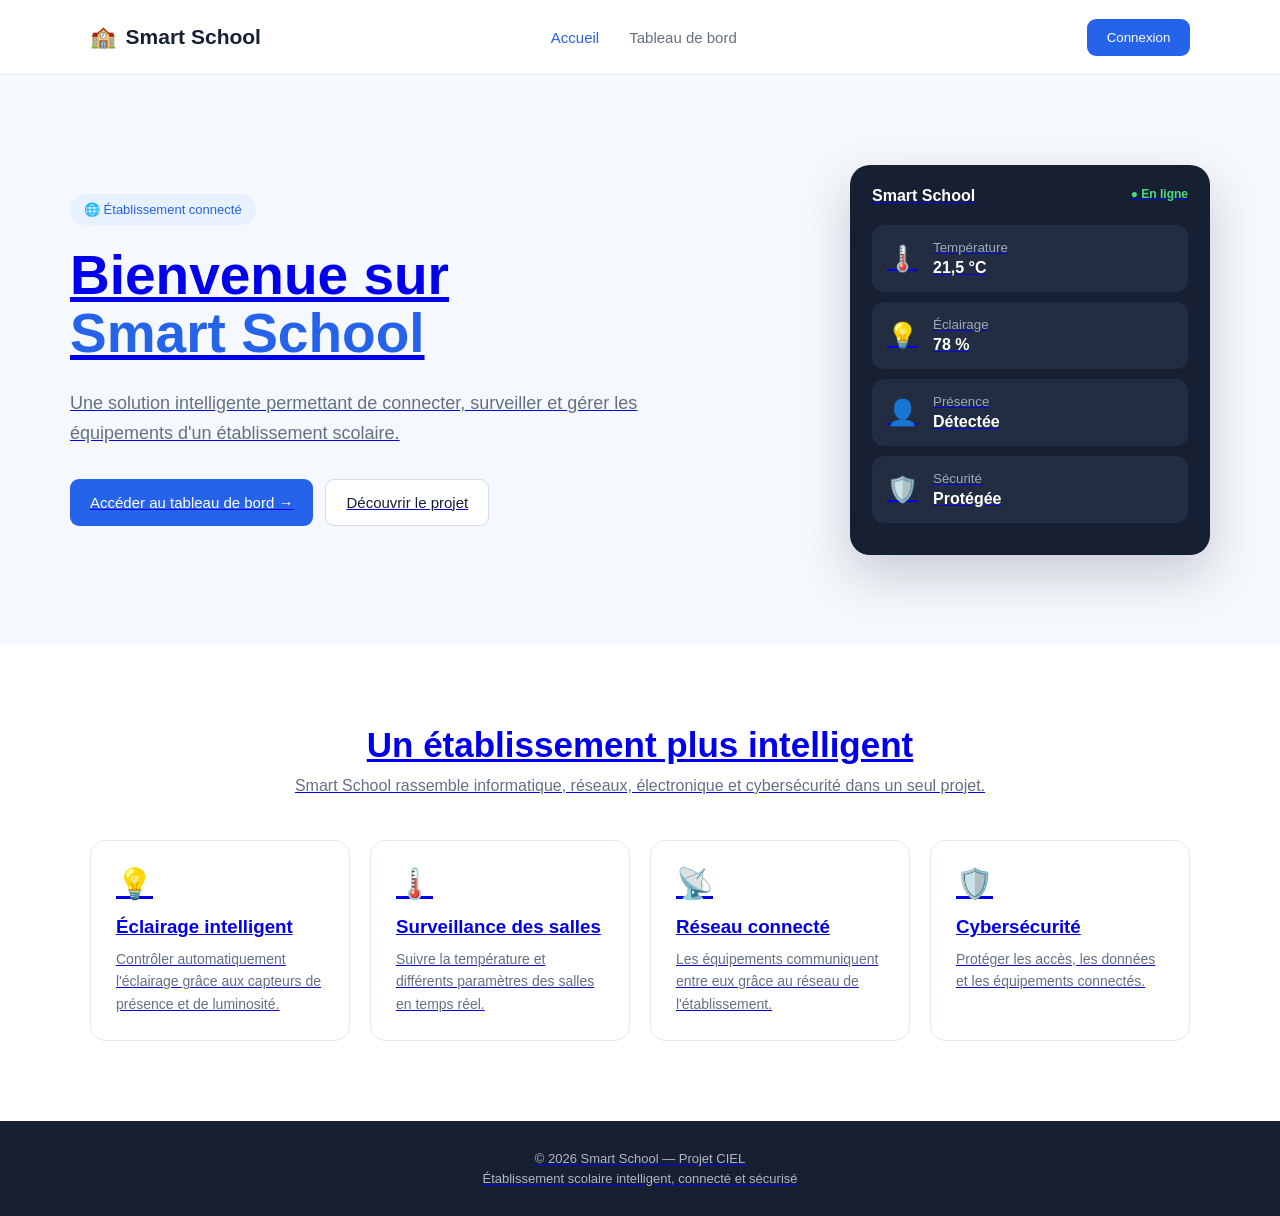
==== index.html @ b5bae108 "Fix link for alertes.html in navigation" ====
<!DOCTYPE html>
<html lang="fr">
<head>
    <meta charset="UTF-8">
    <meta name="viewport" content="width=device-width, initial-scale=1.0">
    <title>Smart School</title>
    <link rel="stylesheet" href="style.css">
</head>

<body>

    <!-- Barre de navigation -->
    <header class="navbar">
        <div class="logo">
            🏫 <span>Smart School</span>
        </div>

        <nav>
            <a href="index.html" class="active">Accueil</a>
            <a href="dashboard.html">Tableau de bord</a>
            <a href=">capteurs.html"</a>
            <a href=">alertes.html"</a>
        </nav>

        <button class="login-btn">Connexion</button>
    </header>


    <!-- Section principale -->
    <main>

        <section class="hero">
            <div class="hero-text">

                <span class="badge">🌐 Établissement connecté</span>

                <h1>
                    Bienvenue sur<br>
                    <strong>Smart School</strong>
                </h1>

                <p>
                    Une solution intelligente permettant de connecter,
                    surveiller et gérer les équipements d'un établissement scolaire.
                </p>

                <div class="buttons">
                    <button class="primary-btn">
                        Accéder au tableau de bord →
                    </button>

                    <button class="secondary-btn">
                        Découvrir le projet
                    </button>
                </div>

            </div>

            <!-- Aperçu du système -->
            <div class="dashboard-preview">

                <div class="preview-header">
                    <span>Smart School</span>
                    <span class="online">● En ligne</span>
                </div>

                <div class="preview-card">
                    <span>🌡️</span>
                    <div>
                        <small>Température</small>
                        <strong>21,5 °C</strong>
                    </div>
                </div>

                <div class="preview-card">
                    <span>💡</span>
                    <div>
                        <small>Éclairage</small>
                        <strong>78 %</strong>
                    </div>
                </div>

                <div class="preview-card">
                    <span>👤</span>
                    <div>
                        <small>Présence</small>
                        <strong>Détectée</strong>
                    </div>
                </div>

                <div class="preview-card">
                    <span>🛡️</span>
                    <div>
                        <small>Sécurité</small>
                        <strong>Protégée</strong>
                    </div>
                </div>

            </div>
        </section>


        <!-- Fonctionnalités -->
        <section class="features">

            <h2>Un établissement plus intelligent</h2>

            <p class="section-description">
                Smart School rassemble informatique, réseaux,
                électronique et cybersécurité dans un seul projet.
            </p>

            <div class="feature-grid">

                <article class="feature">
                    <div class="icon">💡</div>
                    <h3>Éclairage intelligent</h3>
                    <p>
                        Contrôler automatiquement l'éclairage
                        grâce aux capteurs de présence et de luminosité.
                    </p>
                </article>

                <article class="feature">
                    <div class="icon">🌡️</div>
                    <h3>Surveillance des salles</h3>
                    <p>
                        Suivre la température et différents paramètres
                        des salles en temps réel.
                    </p>
                </article>

                <article class="feature">
                    <div class="icon">📡</div>
                    <h3>Réseau connecté</h3>
                    <p>
                        Les équipements communiquent entre eux
                        grâce au réseau de l'établissement.
                    </p>
                </article>

                <article class="feature">
                    <div class="icon">🛡️</div>
                    <h3>Cybersécurité</h3>
                    <p>
                        Protéger les accès, les données et les
                        équipements connectés.
                    </p>
                </article>

            </div>

        </section>

    </main>


    <!-- Pied de page -->
    <footer>
        <p>© 2026 Smart School — Projet CIEL</p>
        <p>Établissement scolaire intelligent, connecté et sécurisé</p>
    </footer>


    <script src="script.js"></script>

</body>
</html>
---- style.css ----
* {
    margin: 0;
    padding: 0;
    box-sizing: border-box;
}

body {
    font-family: Arial, sans-serif;
    background: #f5f8fc;
    color: #172033;
}

/* NAVBAR */

.navbar {
    height: 75px;
    background: white;
    display: flex;
    align-items: center;
    justify-content: space-between;
    padding: 0 7%;
    border-bottom: 1px solid #e5eaf1;
}

.logo {
    display: flex;
    align-items: center;
    gap: 10px;
    font-size: 21px;
    font-weight: bold;
}

nav {
    display: flex;
    gap: 30px;
}

nav a {
    color: #647084;
    text-decoration: none;
    font-size: 15px;
}

nav a:hover,
nav a.active {
    color: #2563eb;
}

.login-btn {
    background: #2563eb;
    color: white;
    border: none;
    padding: 11px 20px;
    border-radius: 9px;
    cursor: pointer;
}


/* HERO */

.hero {
    max-width: 1200px;
    margin: auto;
    padding: 90px 30px;
    display: flex;
    align-items: center;
    justify-content: space-between;
    gap: 70px;
}

.hero-text {
    max-width: 580px;
}

.badge {
    display: inline-block;
    background: #e8f1ff;
    color: #2563eb;
    padding: 8px 14px;
    border-radius: 30px;
    font-size: 13px;
    margin-bottom: 22px;
}

h1 {
    font-size: 55px;
    line-height: 1.05;
    margin-bottom: 25px;
}

h1 strong {
    color: #2563eb;
}

.hero-text p {
    color: #647084;
    font-size: 18px;
    line-height: 1.7;
    margin-bottom: 30px;
}


/* BOUTONS */

.buttons {
    display: flex;
    gap: 12px;
}

.primary-btn,
.secondary-btn {
    padding: 14px 20px;
    border-radius: 9px;
    cursor: pointer;
    font-size: 15px;
}

.primary-btn {
    border: none;
    background: #2563eb;
    color: white;
}

.secondary-btn {
    border: 1px solid #d5dce7;
    background: white;
    color: #172033;
}


/* APERCU DASHBOARD */

.dashboard-preview {
    width: 360px;
    background: #172033;
    border-radius: 20px;
    padding: 22px;
    box-shadow: 0 20px 50px rgba(20, 30, 50, 0.2);
}

.preview-header {
    color: white;
    display: flex;
    justify-content: space-between;
    margin-bottom: 20px;
    font-weight: bold;
}

.online {
    color: #4ade80;
    font-size: 12px;
}

.preview-card {
    background: #222d42;
    border-radius: 12px;
    padding: 15px;
    margin-bottom: 10px;
    display: flex;
    align-items: center;
    gap: 15px;
    color: white;
}

.preview-card > span {
    font-size: 25px;
}

.preview-card small {
    display: block;
    color: #9ca9bd;
    margin-bottom: 4px;
}

.preview-card strong {
    font-size: 16px;
}


/* FEATURES */

.features {
    background: white;
    padding: 80px 7%;
    text-align: center;
}

.features h2 {
    font-size: 35px;
    margin-bottom: 12px;
}

.section-description {
    color: #647084;
    margin-bottom: 45px;
}

.feature-grid {
    max-width: 1100px;
    margin: auto;
    display: grid;
    grid-template-columns: repeat(4, 1fr);
    gap: 20px;
}

.feature {
    padding: 25px;
    border: 1px solid #e5eaf1;
    border-radius: 15px;
    text-align: left;
}

.icon {
    font-size: 30px;
    margin-bottom: 15px;
}

.feature h3 {
    margin-bottom: 10px;
}

.feature p {
    color: #647084;
    line-height: 1.6;
    font-size: 14px;
}


/* FOOTER */

footer {
    background: #172033;
    color: #aeb8c8;
    text-align: center;
    padding: 25px;
    font-size: 13px;
}

footer p {
    margin: 5px;
}


/* MOBILE */

@media (max-width: 900px) {

    nav {
        display: none;
    }

    .hero {
        flex-direction: column;
        text-align: center;
    }

    .buttons {
        justify-content: center;
        flex-wrap: wrap;
    }

    .feature-grid {
        grid-template-columns: 1fr 1fr;
    }
}

@media (max-width: 600px) {

    h1 {
        font-size: 40px;
    }

    .dashboard-preview {
        width: 100%;
    }

    .feature-grid {
        grid-template-columns: 1fr;
    }
}
/* =====================================================
   PAGE ALERTES - SMART SCHOOL
   ===================================================== */

.alert-stats {
    display: grid;
    grid-template-columns: repeat(3, 1fr);
    gap: 20px;
    margin-bottom: 30px;
}

.alert-stat-card {
    background: #ffffff;
    border-radius: 16px;
    padding: 22px;
    display: flex;
    align-items: center;
    gap: 18px;
    box-shadow: 0 5px 20px rgba(0, 0, 0, 0.06);
    border-left: 5px solid;
}

.alert-stat-card.critical {
    border-color: #ef4444;
}

.alert-stat-card.warning {
    border-color: #f59e0b;
}

.alert-stat-card.resolved {
    border-color: #22c55e;
}

.alert-stat-card .stat-icon {
    font-size: 30px;
}

.alert-stat-card strong {
    display: block;
    font-size: 28px;
    color: #1e293b;
}

.alert-stat-card span {
    color: #64748b;
    font-size: 14px;
}


/* =====================================================
   CONTENEUR DES ALERTES
   ===================================================== */

.alerts-container {
    background: #ffffff;
    border-radius: 18px;
    padding: 25px;
    box-shadow: 0 5px 20px rgba(0, 0, 0, 0.05);
}

.alerts-header {
    display: flex;
    justify-content: space-between;
    align-items: flex-start;
    gap: 20px;
    margin-bottom: 25px;
}

.alerts-header h2 {
    margin: 0 0 6px;
    color: #1e293b;
}

.alerts-header p {
    margin: 0;
    color: #64748b;
}


/* =====================================================
   FILTRES
   ===================================================== */

.alert-filters {
    display: flex;
    gap: 8px;
    flex-wrap: wrap;
}

.filter-btn {
    border: none;
    background: #f1f5f9;
    color: #475569;
    padding: 9px 15px;
    border-radius: 9px;
    cursor: pointer;
    font-weight: 600;
    transition: 0.2s;
}

.filter-btn:hover {
    background: #e2e8f0;
}

.filter-btn.active {
    background: #2563eb;
    color: white;
}


/* =====================================================
   CARTE D'ALERTE
   ===================================================== */

.alert-card {
    display: flex;
    gap: 18px;
    padding: 20px;
    margin-bottom: 15px;
    border-radius: 14px;
    background: #f8fafc;
    border-left: 5px solid;
    transition: 0.2s;
}

.alert-card:hover {
    transform: translateY(-2px);
    box-shadow: 0 5px 15px rgba(0, 0, 0, 0.06);
}

.alert-card:last-child {
    margin-bottom: 0;
}

.alert-card.critical {
    border-color: #ef4444;
}

.alert-card.warning {
    border-color: #f59e0b;
}

.alert-card.resolved {
    border-color: #22c55e;
    opacity: 0.8;
}


/* =====================================================
   ICÔNE
   ===================================================== */

.alert-icon {
    font-size: 27px;
    padding-top: 3px;
}


/* =====================================================
   CONTENU
   ===================================================== */

.alert-body {
    flex: 1;
}

.alert-title {
    display: flex;
    justify-content: space-between;
    align-items: flex-start;
    gap: 20px;
}

.alert-title h3 {
    margin: 7px 0 8px;
    font-size: 18px;
    color: #1e293b;
}

.alert-title time {
    color: #64748b;
    font-size: 13px;
    white-space: nowrap;
}

.alert-body p {
    margin: 0 0 15px;
    color: #475569;
    line-height: 1.5;
}


/* =====================================================
   BADGES
   ===================================================== */

.alert-badge {
    display: inline-block;
    padding: 5px 9px;
    border-radius: 6px;
    font-size: 10px;
    font-weight: 800;
    letter-spacing: 0.4px;
}

.alert-badge.critical {
    background: #fee2e2;
    color: #b91c1c;
}

.alert-badge.warning {
    background: #fef3c7;
    color: #b45309;
}

.alert-badge.resolved {
    background: #dcfce7;
    color: #15803d;
}


/* =====================================================
   INFORMATIONS
   ===================================================== */

.alert-details {
    display: flex;
    flex-wrap: wrap;
    gap: 18px;
    margin-bottom: 15px;
}

.alert-details span {
    color: #64748b;
    font-size: 13px;
}


/* =====================================================
   BOUTON RÉSOUDRE
   ===================================================== */

.resolve-btn {
    border: none;
    background: #22c55e;
    color: white;
    padding: 9px 14px;
    border-radius: 8px;
    font-size: 13px;
    font-weight: 600;
    cursor: pointer;
    transition: 0.2s;
}

.resolve-btn:hover {
    background: #16a34a;
    transform: translateY(-1px);
}


/* =====================================================
   STATUT DU SYSTÈME
   ===================================================== */

.status-online {
    display: flex;
    align-items: center;
    gap: 8px;
    background: #ecfdf5;
    color: #15803d;
    padding: 9px 14px;
    border-radius: 10px;
    font-size: 13px;
    font-weight: 600;
}

.status-online span {
    width: 9px;
    height: 9px;
    background: #22c55e;
    border-radius: 50%;
    display: inline-block;
}


/* =====================================================
   RESPONSIVE
   ===================================================== */

@media (max-width: 900px) {

    .alert-stats {
        grid-template-columns: 1fr;
    }

    .alerts-header {
        flex-direction: column;
    }

}

@media (max-width: 600px) {

    .alert-title {
        flex-direction: column;
    }

    .alert-title time {
        white-space: normal;
    }

    .alert-details {
        flex-direction: column;
        gap: 7px;
    }

}
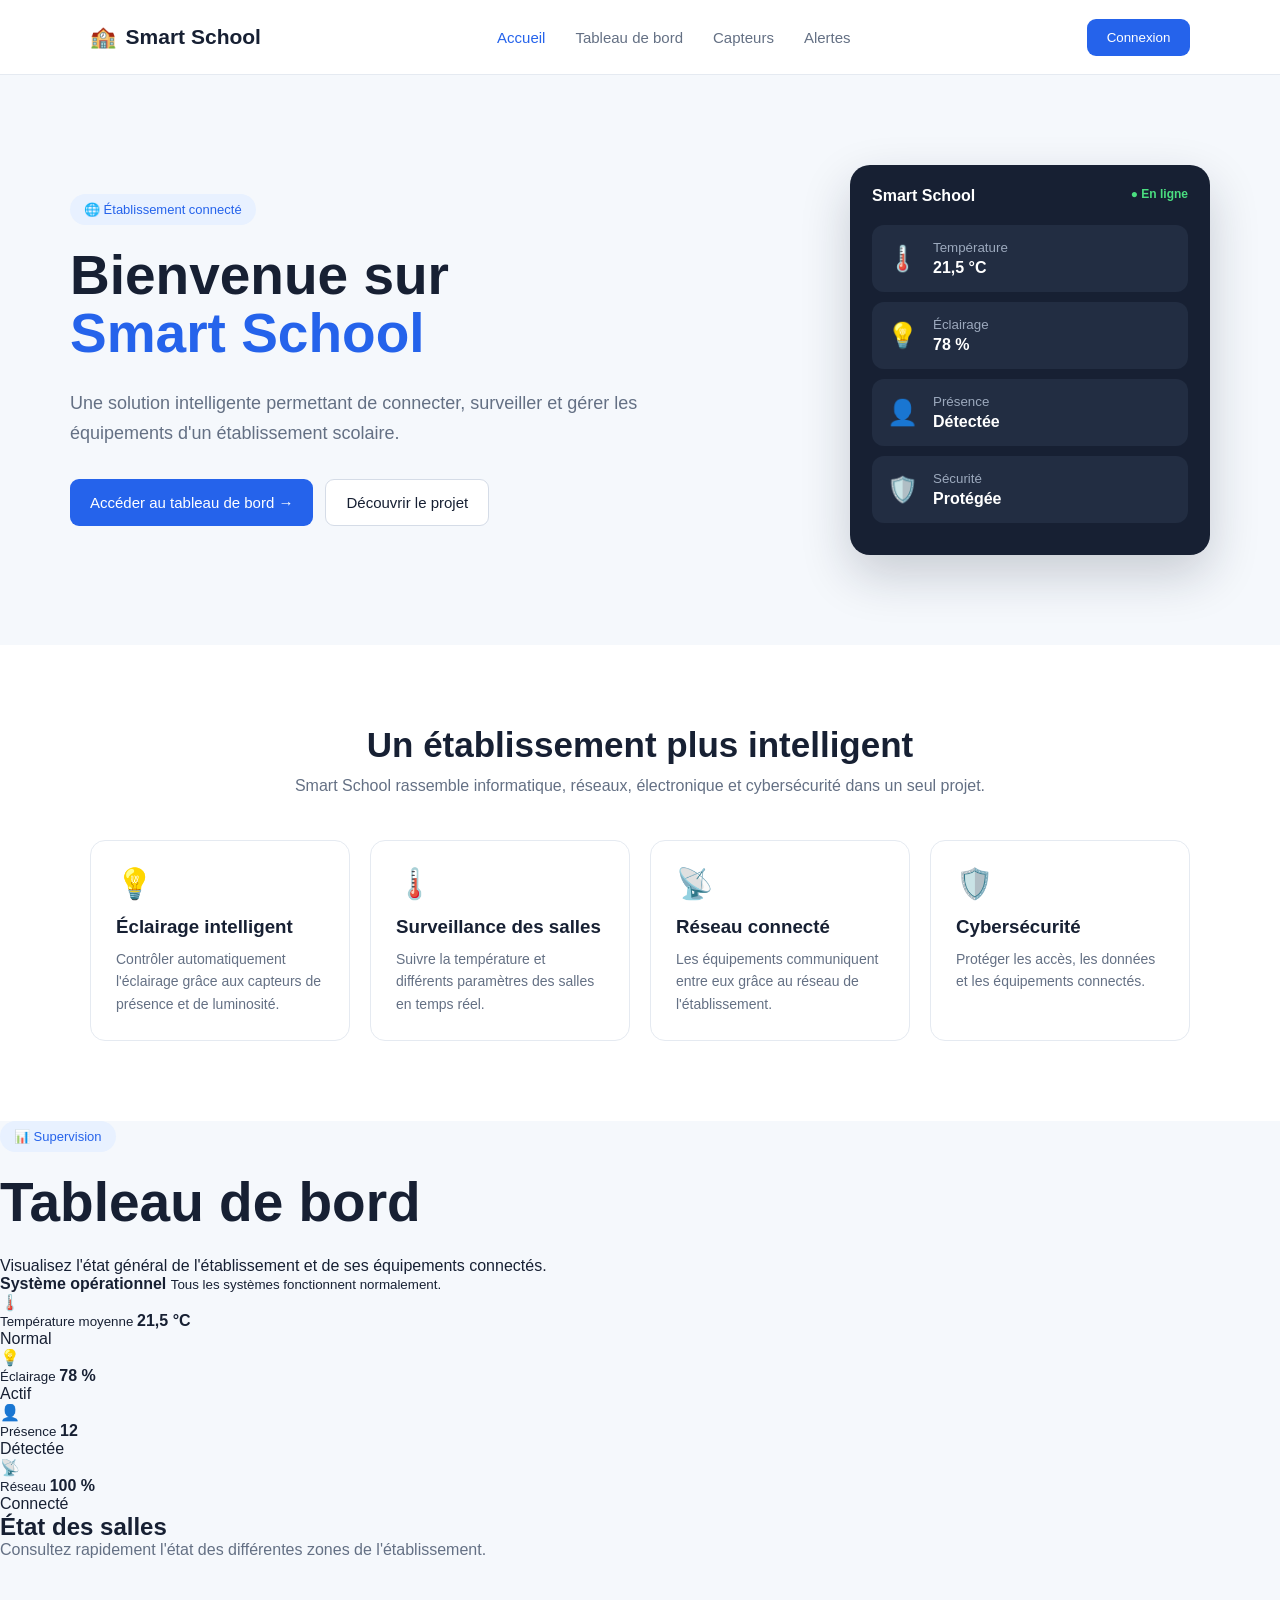
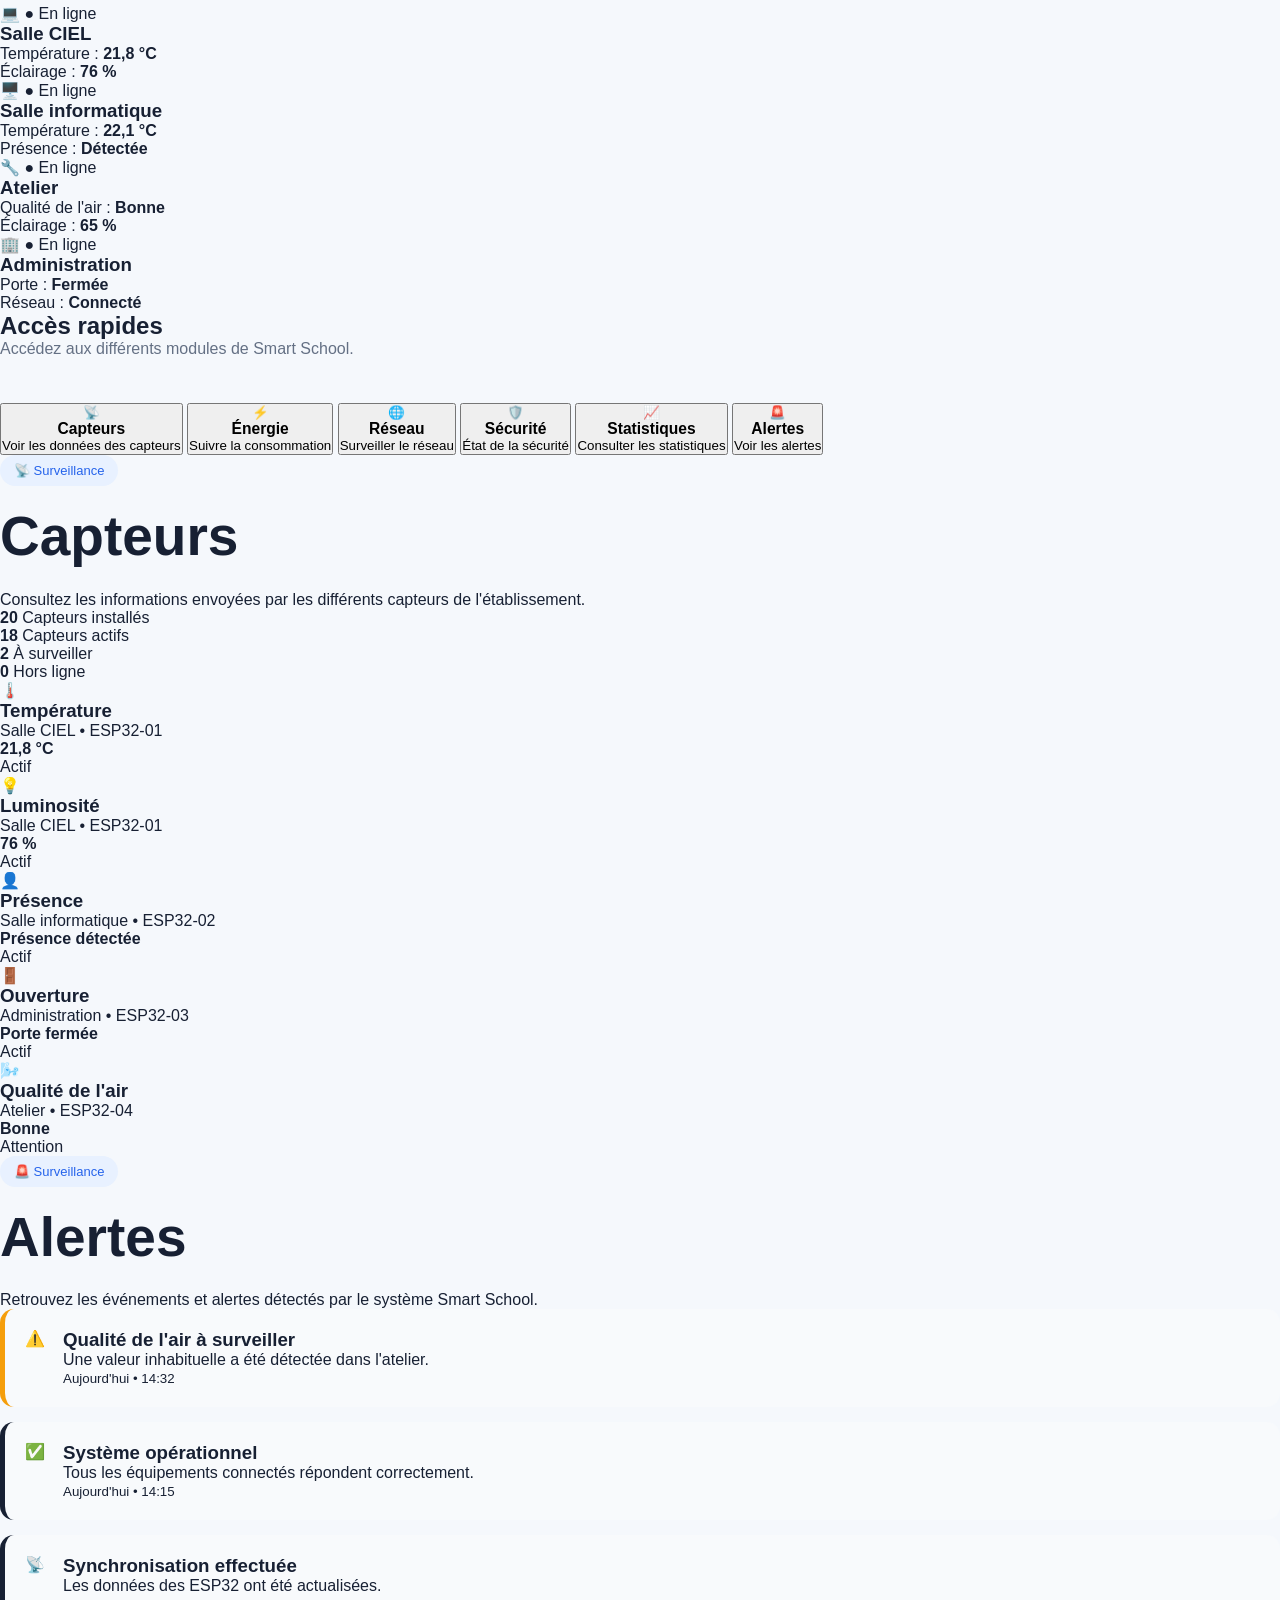
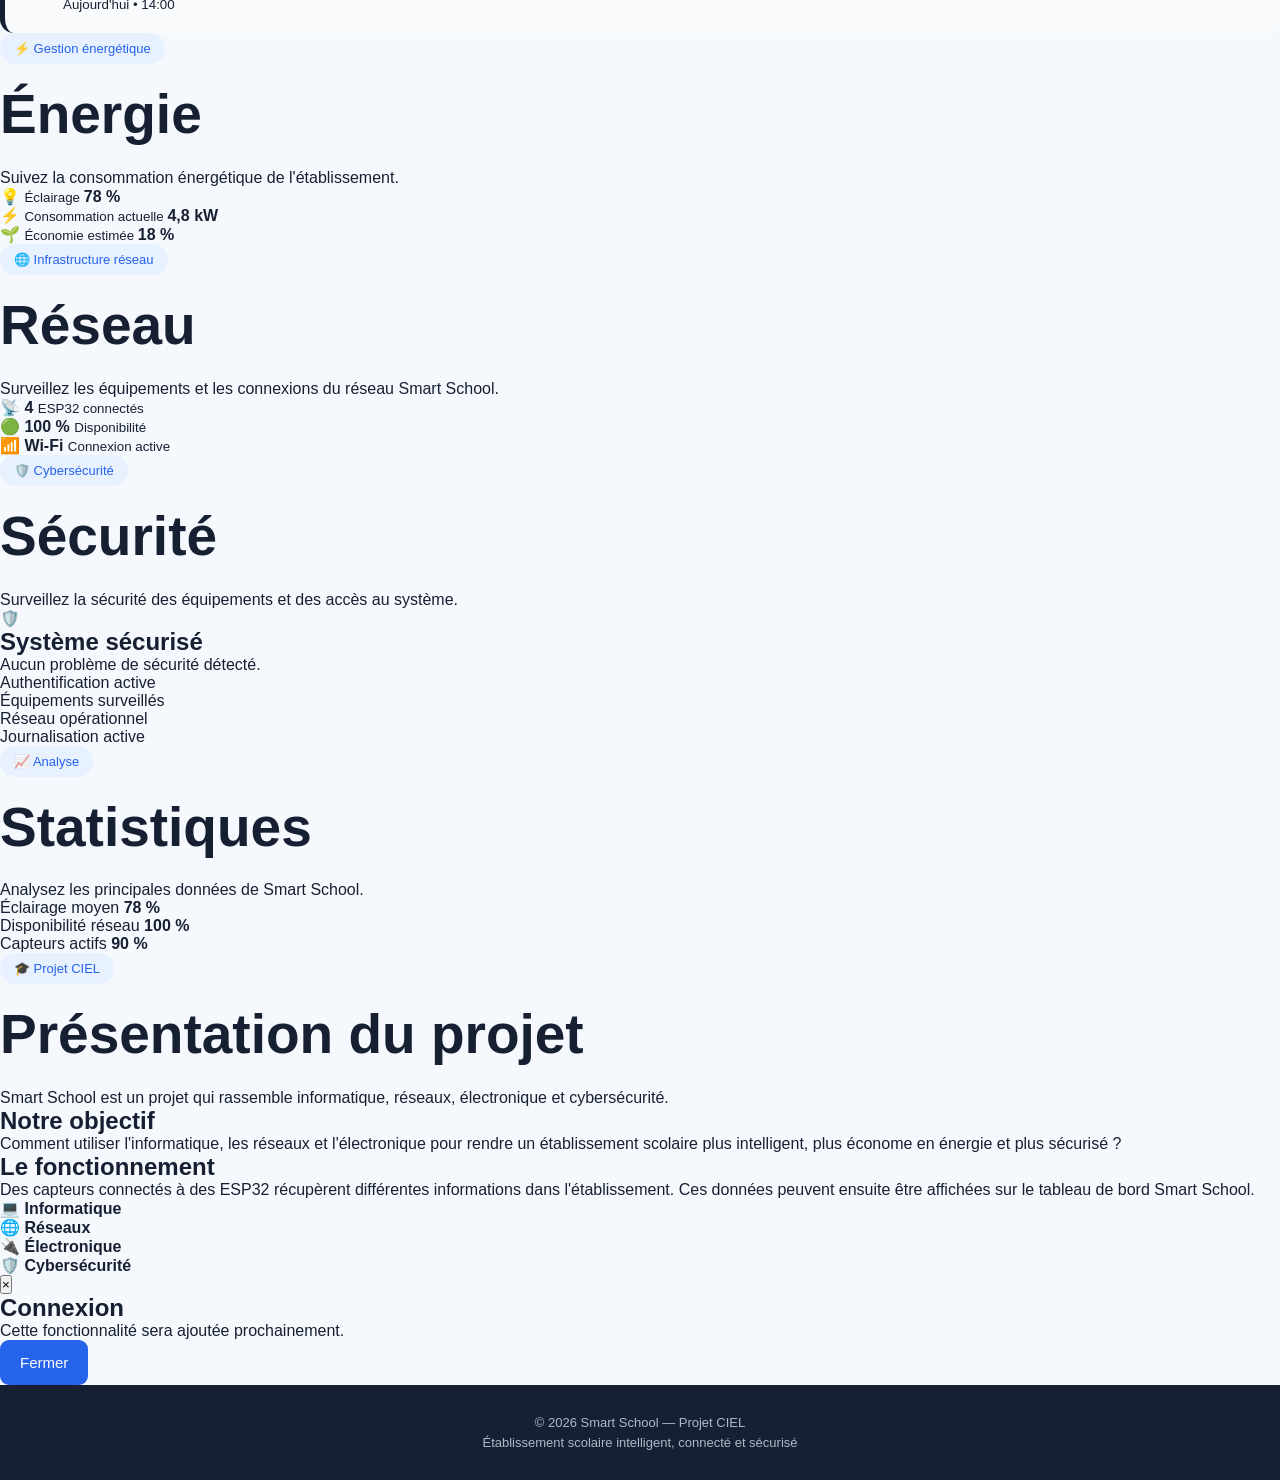
==== commit e7d5e252: "Update index.html" ====
--- a/index.html
+++ b/index.html
@@ -1,164 +1,1348 @@
 <!DOCTYPE html>
 <html lang="fr">
+
 <head>
     <meta charset="UTF-8">
     <meta name="viewport" content="width=device-width, initial-scale=1.0">
+
     <title>Smart School</title>
+
     <link rel="stylesheet" href="style.css">
 </head>
 
 <body>
 
-    <!-- Barre de navigation -->
+    <!-- ================================
+         BARRE DE NAVIGATION
+    ================================= -->
+
     <header class="navbar">
+
         <div class="logo">
             🏫 <span>Smart School</span>
         </div>
 
         <nav>
-            <a href="index.html" class="active">Accueil</a>
-            <a href="dashboard.html">Tableau de bord</a>
-            <a href=">capteurs.html"</a>
-            <a href=">alertes.html"</a>
+            <a href="#accueil" class="nav-link active">Accueil</a>
+            <a href="#dashboard" class="nav-link">Tableau de bord</a>
+            <a href="#capteurs" class="nav-link">Capteurs</a>
+            <a href="#alertes" class="nav-link">Alertes</a>
         </nav>
 
-        <button class="login-btn">Connexion</button>
+        <button class="login-btn" onclick="afficherConnexion()">
+            Connexion
+        </button>
+
     </header>
 
 
-    <!-- Section principale -->
+    <!-- ================================
+         CONTENU PRINCIPAL
+    ================================= -->
+
     <main>
 
-        <section class="hero">
-            <div class="hero-text">
-
-                <span class="badge">🌐 Établissement connecté</span>
+
+        <!-- =================================
+             ACCUEIL
+        ================================== -->
+
+        <section id="accueil" class="page-section active-section">
+
+            <section class="hero">
+
+                <div class="hero-text">
+
+                    <span class="badge">
+                        🌐 Établissement connecté
+                    </span>
+
+                    <h1>
+                        Bienvenue sur<br>
+                        <strong>Smart School</strong>
+                    </h1>
+
+                    <p>
+                        Une solution intelligente permettant de connecter,
+                        surveiller et gérer les équipements d'un établissement scolaire.
+                    </p>
+
+                    <div class="buttons">
+
+                        <button
+                            class="primary-btn"
+                            onclick="afficherSection('dashboard')">
+                            Accéder au tableau de bord →
+                        </button>
+
+                        <button
+                            class="secondary-btn"
+                            onclick="afficherSection('presentation')">
+                            Découvrir le projet
+                        </button>
+
+                    </div>
+
+                </div>
+
+
+                <!-- Aperçu du système -->
+
+                <div class="dashboard-preview">
+
+                    <div class="preview-header">
+
+                        <span>
+                            Smart School
+                        </span>
+
+                        <span class="online">
+                            ● En ligne
+                        </span>
+
+                    </div>
+
+
+                    <div class="preview-card">
+
+                        <span>🌡️</span>
+
+                        <div>
+                            <small>Température</small>
+                            <strong id="accueilTemperature">
+                                21,5 °C
+                            </strong>
+                        </div>
+
+                    </div>
+
+
+                    <div class="preview-card">
+
+                        <span>💡</span>
+
+                        <div>
+                            <small>Éclairage</small>
+                            <strong id="accueilEclairage">
+                                78 %
+                            </strong>
+                        </div>
+
+                    </div>
+
+
+                    <div class="preview-card">
+
+                        <span>👤</span>
+
+                        <div>
+                            <small>Présence</small>
+                            <strong>
+                                Détectée
+                            </strong>
+                        </div>
+
+                    </div>
+
+
+                    <div class="preview-card">
+
+                        <span>🛡️</span>
+
+                        <div>
+                            <small>Sécurité</small>
+                            <strong>
+                                Protégée
+                            </strong>
+                        </div>
+
+                    </div>
+
+                </div>
+
+            </section>
+
+
+            <!-- Fonctionnalités -->
+
+            <section class="features">
+
+                <h2>
+                    Un établissement plus intelligent
+                </h2>
+
+                <p class="section-description">
+                    Smart School rassemble informatique, réseaux,
+                    électronique et cybersécurité dans un seul projet.
+                </p>
+
+
+                <div class="feature-grid">
+
+                    <article class="feature">
+
+                        <div class="icon">
+                            💡
+                        </div>
+
+                        <h3>
+                            Éclairage intelligent
+                        </h3>
+
+                        <p>
+                            Contrôler automatiquement l'éclairage
+                            grâce aux capteurs de présence et de luminosité.
+                        </p>
+
+                    </article>
+
+
+                    <article class="feature">
+
+                        <div class="icon">
+                            🌡️
+                        </div>
+
+                        <h3>
+                            Surveillance des salles
+                        </h3>
+
+                        <p>
+                            Suivre la température et différents paramètres
+                            des salles en temps réel.
+                        </p>
+
+                    </article>
+
+
+                    <article class="feature">
+
+                        <div class="icon">
+                            📡
+                        </div>
+
+                        <h3>
+                            Réseau connecté
+                        </h3>
+
+                        <p>
+                            Les équipements communiquent entre eux
+                            grâce au réseau de l'établissement.
+                        </p>
+
+                    </article>
+
+
+                    <article class="feature">
+
+                        <div class="icon">
+                            🛡️
+                        </div>
+
+                        <h3>
+                            Cybersécurité
+                        </h3>
+
+                        <p>
+                            Protéger les accès, les données et les
+                            équipements connectés.
+                        </p>
+
+                    </article>
+
+                </div>
+
+            </section>
+
+        </section>
+
+
+        <!-- =================================
+             TABLEAU DE BORD
+        ================================== -->
+
+        <section id="dashboard" class="page-section">
+
+            <div class="page-header">
+
+                <span class="badge">
+                    📊 Supervision
+                </span>
 
                 <h1>
-                    Bienvenue sur<br>
-                    <strong>Smart School</strong>
+                    Tableau de bord
                 </h1>
 
                 <p>
-                    Une solution intelligente permettant de connecter,
-                    surveiller et gérer les équipements d'un établissement scolaire.
+                    Visualisez l'état général de l'établissement
+                    et de ses équipements connectés.
                 </p>
 
-                <div class="buttons">
-                    <button class="primary-btn">
-                        Accéder au tableau de bord →
+            </div>
+
+
+            <div class="system-status">
+
+                <span class="status-dot"></span>
+
+                <div>
+                    <strong>
+                        Système opérationnel
+                    </strong>
+
+                    <small>
+                        Tous les systèmes fonctionnent normalement.
+                    </small>
+                </div>
+
+            </div>
+
+
+            <!-- Cartes -->
+
+            <div class="dashboard-cards">
+
+                <article class="dashboard-card">
+
+                    <div class="card-icon">
+                        🌡️
+                    </div>
+
+                    <div>
+                        <small>
+                            Température moyenne
+                        </small>
+
+                        <strong id="temperature">
+                            21,5 °C
+                        </strong>
+                    </div>
+
+                    <span class="card-status">
+                        Normal
+                    </span>
+
+                </article>
+
+
+                <article class="dashboard-card">
+
+                    <div class="card-icon">
+                        💡
+                    </div>
+
+                    <div>
+                        <small>
+                            Éclairage
+                        </small>
+
+                        <strong id="eclairage">
+                            78 %
+                        </strong>
+                    </div>
+
+                    <span class="card-status">
+                        Actif
+                    </span>
+
+                </article>
+
+
+                <article class="dashboard-card">
+
+                    <div class="card-icon">
+                        👤
+                    </div>
+
+                    <div>
+                        <small>
+                            Présence
+                        </small>
+
+                        <strong id="presence">
+                            12
+                        </strong>
+                    </div>
+
+                    <span class="card-status">
+                        Détectée
+                    </span>
+
+                </article>
+
+
+                <article class="dashboard-card">
+
+                    <div class="card-icon">
+                        📡
+                    </div>
+
+                    <div>
+                        <small>
+                            Réseau
+                        </small>
+
+                        <strong id="reseau">
+                            100 %
+                        </strong>
+                    </div>
+
+                    <span class="card-status">
+                        Connecté
+                    </span>
+
+                </article>
+
+            </div>
+
+
+            <!-- Salles -->
+
+            <div class="content-section">
+
+                <h2>
+                    État des salles
+                </h2>
+
+                <p class="section-description">
+                    Consultez rapidement l'état des différentes zones
+                    de l'établissement.
+                </p>
+
+
+                <div class="rooms-grid">
+
+                    <article class="room-card">
+
+                        <div class="room-top">
+                            <span class="room-icon">
+                                💻
+                            </span>
+
+                            <span class="room-online">
+                                ● En ligne
+                            </span>
+                        </div>
+
+                        <h3>
+                            Salle CIEL
+                        </h3>
+
+                        <p>
+                            Température :
+                            <strong>21,8 °C</strong>
+                        </p>
+
+                        <p>
+                            Éclairage :
+                            <strong>76 %</strong>
+                        </p>
+
+                    </article>
+
+
+                    <article class="room-card">
+
+                        <div class="room-top">
+                            <span class="room-icon">
+                                🖥️
+                            </span>
+
+                            <span class="room-online">
+                                ● En ligne
+                            </span>
+                        </div>
+
+                        <h3>
+                            Salle informatique
+                        </h3>
+
+                        <p>
+                            Température :
+                            <strong>22,1 °C</strong>
+                        </p>
+
+                        <p>
+                            Présence :
+                            <strong>Détectée</strong>
+                        </p>
+
+                    </article>
+
+
+                    <article class="room-card">
+
+                        <div class="room-top">
+                            <span class="room-icon">
+                                🔧
+                            </span>
+
+                            <span class="room-online">
+                                ● En ligne
+                            </span>
+                        </div>
+
+                        <h3>
+                            Atelier
+                        </h3>
+
+                        <p>
+                            Qualité de l'air :
+                            <strong>Bonne</strong>
+                        </p>
+
+                        <p>
+                            Éclairage :
+                            <strong>65 %</strong>
+                        </p>
+
+                    </article>
+
+
+                    <article class="room-card">
+
+                        <div class="room-top">
+                            <span class="room-icon">
+                                🏢
+                            </span>
+
+                            <span class="room-online">
+                                ● En ligne
+                            </span>
+                        </div>
+
+                        <h3>
+                            Administration
+                        </h3>
+
+                        <p>
+                            Porte :
+                            <strong>Fermée</strong>
+                        </p>
+
+                        <p>
+                            Réseau :
+                            <strong>Connecté</strong>
+                        </p>
+
+                    </article>
+
+                </div>
+
+            </div>
+
+
+            <!-- Accès rapides -->
+
+            <div class="content-section">
+
+                <h2>
+                    Accès rapides
+                </h2>
+
+                <p class="section-description">
+                    Accédez aux différents modules de Smart School.
+                </p>
+
+
+                <div class="quick-grid">
+
+                    <button
+                        class="quick-card"
+                        onclick="afficherSection('capteurs')">
+
+                        <span>📡</span>
+
+                        <div>
+                            <h3>Capteurs</h3>
+                            <p>
+                                Voir les données des capteurs
+                            </p>
+                        </div>
+
                     </button>
 
-                    <button class="secondary-btn">
-                        Découvrir le projet
+
+                    <button
+                        class="quick-card"
+                        onclick="afficherSection('energie')">
+
+                        <span>⚡</span>
+
+                        <div>
+                            <h3>Énergie</h3>
+                            <p>
+                                Suivre la consommation
+                            </p>
+                        </div>
+
                     </button>
+
+
+                    <button
+                        class="quick-card"
+                        onclick="afficherSection('reseau')">
+
+                        <span>🌐</span>
+
+                        <div>
+                            <h3>Réseau</h3>
+                            <p>
+                                Surveiller le réseau
+                            </p>
+                        </div>
+
+                    </button>
+
+
+                    <button
+                        class="quick-card"
+                        onclick="afficherSection('securite')">
+
+                        <span>🛡️</span>
+
+                        <div>
+                            <h3>Sécurité</h3>
+                            <p>
+                                État de la sécurité
+                            </p>
+                        </div>
+
+                    </button>
+
+
+                    <button
+                        class="quick-card"
+                        onclick="afficherSection('statistiques')">
+
+                        <span>📈</span>
+
+                        <div>
+                            <h3>Statistiques</h3>
+                            <p>
+                                Consulter les statistiques
+                            </p>
+                        </div>
+
+                    </button>
+
+
+                    <button
+                        class="quick-card"
+                        onclick="afficherSection('alertes')">
+
+                        <span>🚨</span>
+
+                        <div>
+                            <h3>Alertes</h3>
+                            <p>
+                                Voir les alertes
+                            </p>
+                        </div>
+
+                    </button>
+
                 </div>
 
             </div>
 
-            <!-- Aperçu du système -->
-            <div class="dashboard-preview">
-
-                <div class="preview-header">
-                    <span>Smart School</span>
-                    <span class="online">● En ligne</span>
+        </section>
+
+
+        <!-- =================================
+             CAPTEURS
+        ================================== -->
+
+        <section id="capteurs" class="page-section">
+
+            <div class="page-header">
+
+                <span class="badge">
+                    📡 Surveillance
+                </span>
+
+                <h1>
+                    Capteurs
+                </h1>
+
+                <p>
+                    Consultez les informations envoyées par les
+                    différents capteurs de l'établissement.
+                </p>
+
+            </div>
+
+
+            <div class="sensor-summary">
+
+                <article>
+                    <strong>20</strong>
+                    <span>Capteurs installés</span>
+                </article>
+
+                <article>
+                    <strong>18</strong>
+                    <span>Capteurs actifs</span>
+                </article>
+
+                <article>
+                    <strong>2</strong>
+                    <span>À surveiller</span>
+                </article>
+
+                <article>
+                    <strong>0</strong>
+                    <span>Hors ligne</span>
+                </article>
+
+            </div>
+
+
+            <div class="sensor-grid">
+
+                <article class="sensor-card">
+
+                    <span class="sensor-icon">
+                        🌡️
+                    </span>
+
+                    <div>
+                        <h3>
+                            Température
+                        </h3>
+
+                        <p>
+                            Salle CIEL • ESP32-01
+                        </p>
+
+                        <strong id="capteurTemperature">
+                            21,8 °C
+                        </strong>
+                    </div>
+
+                    <span class="sensor-active">
+                        Actif
+                    </span>
+
+                </article>
+
+
+                <article class="sensor-card">
+
+                    <span class="sensor-icon">
+                        💡
+                    </span>
+
+                    <div>
+                        <h3>
+                            Luminosité
+                        </h3>
+
+                        <p>
+                            Salle CIEL • ESP32-01
+                        </p>
+
+                        <strong id="luminosite">
+                            76 %
+                        </strong>
+                    </div>
+
+                    <span class="sensor-active">
+                        Actif
+                    </span>
+
+                </article>
+
+
+                <article class="sensor-card">
+
+                    <span class="sensor-icon">
+                        👤
+                    </span>
+
+                    <div>
+                        <h3>
+                            Présence
+                        </h3>
+
+                        <p>
+                            Salle informatique • ESP32-02
+                        </p>
+
+                        <strong>
+                            Présence détectée
+                        </strong>
+                    </div>
+
+                    <span class="sensor-active">
+                        Actif
+                    </span>
+
+                </article>
+
+
+                <article class="sensor-card">
+
+                    <span class="sensor-icon">
+                        🚪
+                    </span>
+
+                    <div>
+                        <h3>
+                            Ouverture
+                        </h3>
+
+                        <p>
+                            Administration • ESP32-03
+                        </p>
+
+                        <strong>
+                            Porte fermée
+                        </strong>
+                    </div>
+
+                    <span class="sensor-active">
+                        Actif
+                    </span>
+
+                </article>
+
+
+                <article class="sensor-card">
+
+                    <span class="sensor-icon">
+                        🌬️
+                    </span>
+
+                    <div>
+                        <h3>
+                            Qualité de l'air
+                        </h3>
+
+                        <p>
+                            Atelier • ESP32-04
+                        </p>
+
+                        <strong>
+                            Bonne
+                        </strong>
+                    </div>
+
+                    <span class="sensor-warning">
+                        Attention
+                    </span>
+
+                </article>
+
+            </div>
+
+        </section>
+
+
+        <!-- =================================
+             ALERTES
+        ================================== -->
+
+        <section id="alertes" class="page-section">
+
+            <div class="page-header">
+
+                <span class="badge">
+                    🚨 Surveillance
+                </span>
+
+                <h1>
+                    Alertes
+                </h1>
+
+                <p>
+                    Retrouvez les événements et alertes détectés
+                    par le système Smart School.
+                </p>
+
+            </div>
+
+
+            <div class="alerts-list">
+
+                <article class="alert-card warning">
+
+                    <span>
+                        ⚠️
+                    </span>
+
+                    <div>
+                        <h3>
+                            Qualité de l'air à surveiller
+                        </h3>
+
+                        <p>
+                            Une valeur inhabituelle a été détectée
+                            dans l'atelier.
+                        </p>
+
+                        <small>
+                            Aujourd'hui • 14:32
+                        </small>
+                    </div>
+
+                </article>
+
+
+                <article class="alert-card success">
+
+                    <span>
+                        ✅
+                    </span>
+
+                    <div>
+                        <h3>
+                            Système opérationnel
+                        </h3>
+
+                        <p>
+                            Tous les équipements connectés répondent
+                            correctement.
+                        </p>
+
+                        <small>
+                            Aujourd'hui • 14:15
+                        </small>
+                    </div>
+
+                </article>
+
+
+                <article class="alert-card info">
+
+                    <span>
+                        📡
+                    </span>
+
+                    <div>
+                        <h3>
+                            Synchronisation effectuée
+                        </h3>
+
+                        <p>
+                            Les données des ESP32 ont été actualisées.
+                        </p>
+
+                        <small>
+                            Aujourd'hui • 14:00
+                        </small>
+                    </div>
+
+                </article>
+
+            </div>
+
+        </section>
+
+
+        <!-- =================================
+             ÉNERGIE
+        ================================== -->
+
+        <section id="energie" class="page-section">
+
+            <div class="page-header">
+
+                <span class="badge">
+                    ⚡ Gestion énergétique
+                </span>
+
+                <h1>
+                    Énergie
+                </h1>
+
+                <p>
+                    Suivez la consommation énergétique de
+                    l'établissement.
+                </p>
+
+            </div>
+
+
+            <div class="energy-grid">
+
+                <article class="energy-card">
+
+                    <span>
+                        💡
+                    </span>
+
+                    <small>
+                        Éclairage
+                    </small>
+
+                    <strong>
+                        78 %
+                    </strong>
+
+                </article>
+
+
+                <article class="energy-card">
+
+                    <span>
+                        ⚡
+                    </span>
+
+                    <small>
+                        Consommation actuelle
+                    </small>
+
+                    <strong>
+                        4,8 kW
+                    </strong>
+
+                </article>
+
+
+                <article class="energy-card">
+
+                    <span>
+                        🌱
+                    </span>
+
+                    <small>
+                        Économie estimée
+                    </small>
+
+                    <strong>
+                        18 %
+                    </strong>
+
+                </article>
+
+            </div>
+
+        </section>
+
+
+        <!-- =================================
+             RÉSEAU
+        ================================== -->
+
+        <section id="reseau" class="page-section">
+
+            <div class="page-header">
+
+                <span class="badge">
+                    🌐 Infrastructure réseau
+                </span>
+
+                <h1>
+                    Réseau
+                </h1>
+
+                <p>
+                    Surveillez les équipements et les connexions
+                    du réseau Smart School.
+                </p>
+
+            </div>
+
+
+            <div class="network-grid">
+
+                <article class="network-card">
+                    <span>📡</span>
+                    <strong>4</strong>
+                    <small>ESP32 connectés</small>
+                </article>
+
+                <article class="network-card">
+                    <span>🟢</span>
+                    <strong>100 %</strong>
+                    <small>Disponibilité</small>
+                </article>
+
+                <article class="network-card">
+                    <span>📶</span>
+                    <strong>Wi-Fi</strong>
+                    <small>Connexion active</small>
+                </article>
+
+            </div>
+
+        </section>
+
+
+        <!-- =================================
+             SÉCURITÉ
+        ================================== -->
+
+        <section id="securite" class="page-section">
+
+            <div class="page-header">
+
+                <span class="badge">
+                    🛡️ Cybersécurité
+                </span>
+
+                <h1>
+                    Sécurité
+                </h1>
+
+                <p>
+                    Surveillez la sécurité des équipements et
+                    des accès au système.
+                </p>
+
+            </div>
+
+
+            <div class="security-card">
+
+                <span class="security-icon">
+                    🛡️
+                </span>
+
+                <div>
+
+                    <h2>
+                        Système sécurisé
+                    </h2>
+
+                    <p>
+                        Aucun problème de sécurité détecté.
+                    </p>
+
+                    <ul>
+                        <li>Authentification active</li>
+                        <li>Équipements surveillés</li>
+                        <li>Réseau opérationnel</li>
+                        <li>Journalisation active</li>
+                    </ul>
+
                 </div>
 
-                <div class="preview-card">
-                    <span>🌡️</span>
-                    <div>
-                        <small>Température</small>
-                        <strong>21,5 °C</strong>
-                    </div>
+            </div>
+
+        </section>
+
+
+        <!-- =================================
+             STATISTIQUES
+        ================================== -->
+
+        <section id="statistiques" class="page-section">
+
+            <div class="page-header">
+
+                <span class="badge">
+                    📈 Analyse
+                </span>
+
+                <h1>
+                    Statistiques
+                </h1>
+
+                <p>
+                    Analysez les principales données de
+                    Smart School.
+                </p>
+
+            </div>
+
+
+            <div class="statistics-list">
+
+                <div class="statistic">
+
+                    <div>
+                        <span>
+                            Éclairage moyen
+                        </span>
+
+                        <strong>
+                            78 %
+                        </strong>
+                    </div>
+
+                    <div class="progress">
+                        <div style="width: 78%;"></div>
+                    </div>
+
                 </div>
 
-                <div class="preview-card">
-                    <span>💡</span>
-                    <div>
-                        <small>Éclairage</small>
-                        <strong>78 %</strong>
-                    </div>
+
+                <div class="statistic">
+
+                    <div>
+                        <span>
+                            Disponibilité réseau
+                        </span>
+
+                        <strong>
+                            100 %
+                        </strong>
+                    </div>
+
+                    <div class="progress">
+                        <div style="width: 100%;"></div>
+                    </div>
+
                 </div>
 
-                <div class="preview-card">
-                    <span>👤</span>
-                    <div>
-                        <small>Présence</small>
-                        <strong>Détectée</strong>
-                    </div>
+
+                <div class="statistic">
+
+                    <div>
+                        <span>
+                            Capteurs actifs
+                        </span>
+
+                        <strong>
+                            90 %
+                        </strong>
+                    </div>
+
+                    <div class="progress">
+                        <div style="width: 90%;"></div>
+                    </div>
+
                 </div>
 
-                <div class="preview-card">
-                    <span>🛡️</span>
-                    <div>
-                        <small>Sécurité</small>
-                        <strong>Protégée</strong>
-                    </div>
+            </div>
+
+        </section>
+
+
+        <!-- =================================
+             PRÉSENTATION DU PROJET
+        ================================== -->
+
+        <section id="presentation" class="page-section">
+
+            <div class="page-header">
+
+                <span class="badge">
+                    🎓 Projet CIEL
+                </span>
+
+                <h1>
+                    Présentation du projet
+                </h1>
+
+                <p>
+                    Smart School est un projet qui rassemble
+                    informatique, réseaux, électronique et
+                    cybersécurité.
+                </p>
+
+            </div>
+
+
+            <div class="presentation-card">
+
+                <h2>
+                    Notre objectif
+                </h2>
+
+                <p>
+                    Comment utiliser l'informatique, les réseaux
+                    et l'électronique pour rendre un établissement
+                    scolaire plus intelligent, plus économe en
+                    énergie et plus sécurisé ?
+                </p>
+
+
+                <h2>
+                    Le fonctionnement
+                </h2>
+
+                <p>
+                    Des capteurs connectés à des ESP32 récupèrent
+                    différentes informations dans l'établissement.
+                    Ces données peuvent ensuite être affichées
+                    sur le tableau de bord Smart School.
+                </p>
+
+
+                <div class="project-grid">
+
+                    <div>
+                        💻
+                        <strong>Informatique</strong>
+                    </div>
+
+                    <div>
+                        🌐
+                        <strong>Réseaux</strong>
+                    </div>
+
+                    <div>
+                        🔌
+                        <strong>Électronique</strong>
+                    </div>
+
+                    <div>
+                        🛡️
+                        <strong>Cybersécurité</strong>
+                    </div>
+
                 </div>
 
             </div>
+
         </section>
 
-
-        <!-- Fonctionnalités -->
-        <section class="features">
-
-            <h2>Un établissement plus intelligent</h2>
-
-            <p class="section-description">
-                Smart School rassemble informatique, réseaux,
-                électronique et cybersécurité dans un seul projet.
+    </main>
+
+
+    <!-- ================================
+         FENÊTRE CONNEXION
+    ================================= -->
+
+    <div
+        id="connexion"
+        class="modal">
+
+        <div class="modal-content">
+
+            <button
+                class="close-modal"
+                onclick="fermerConnexion()">
+                ×
+            </button>
+
+            <h2>
+                Connexion
+            </h2>
+
+            <p>
+                Cette fonctionnalité sera ajoutée
+                prochainement.
             </p>
 
-            <div class="feature-grid">
-
-                <article class="feature">
-                    <div class="icon">💡</div>
-                    <h3>Éclairage intelligent</h3>
-                    <p>
-                        Contrôler automatiquement l'éclairage
-                        grâce aux capteurs de présence et de luminosité.
-                    </p>
-                </article>
-
-                <article class="feature">
-                    <div class="icon">🌡️</div>
-                    <h3>Surveillance des salles</h3>
-                    <p>
-                        Suivre la température et différents paramètres
-                        des salles en temps réel.
-                    </p>
-                </article>
-
-                <article class="feature">
-                    <div class="icon">📡</div>
-                    <h3>Réseau connecté</h3>
-                    <p>
-                        Les équipements communiquent entre eux
-                        grâce au réseau de l'établissement.
-                    </p>
-                </article>
-
-                <article class="feature">
-                    <div class="icon">🛡️</div>
-                    <h3>Cybersécurité</h3>
-                    <p>
-                        Protéger les accès, les données et les
-                        équipements connectés.
-                    </p>
-                </article>
-
-            </div>
-
-        </section>
-
-    </main>
-
-
-    <!-- Pied de page -->
+            <button
+                class="primary-btn"
+                onclick="fermerConnexion()">
+                Fermer
+            </button>
+
+        </div>
+
+    </div>
+
+
+    <!-- ================================
+         PIED DE PAGE
+    ================================= -->
+
     <footer>
-        <p>© 2026 Smart School — Projet CIEL</p>
-        <p>Établissement scolaire intelligent, connecté et sécurisé</p>
+
+        <p>
+            © 2026 Smart School — Projet CIEL
+        </p>
+
+        <p>
+            Établissement scolaire intelligent, connecté et sécurisé
+        </p>
+
     </footer>
 
 
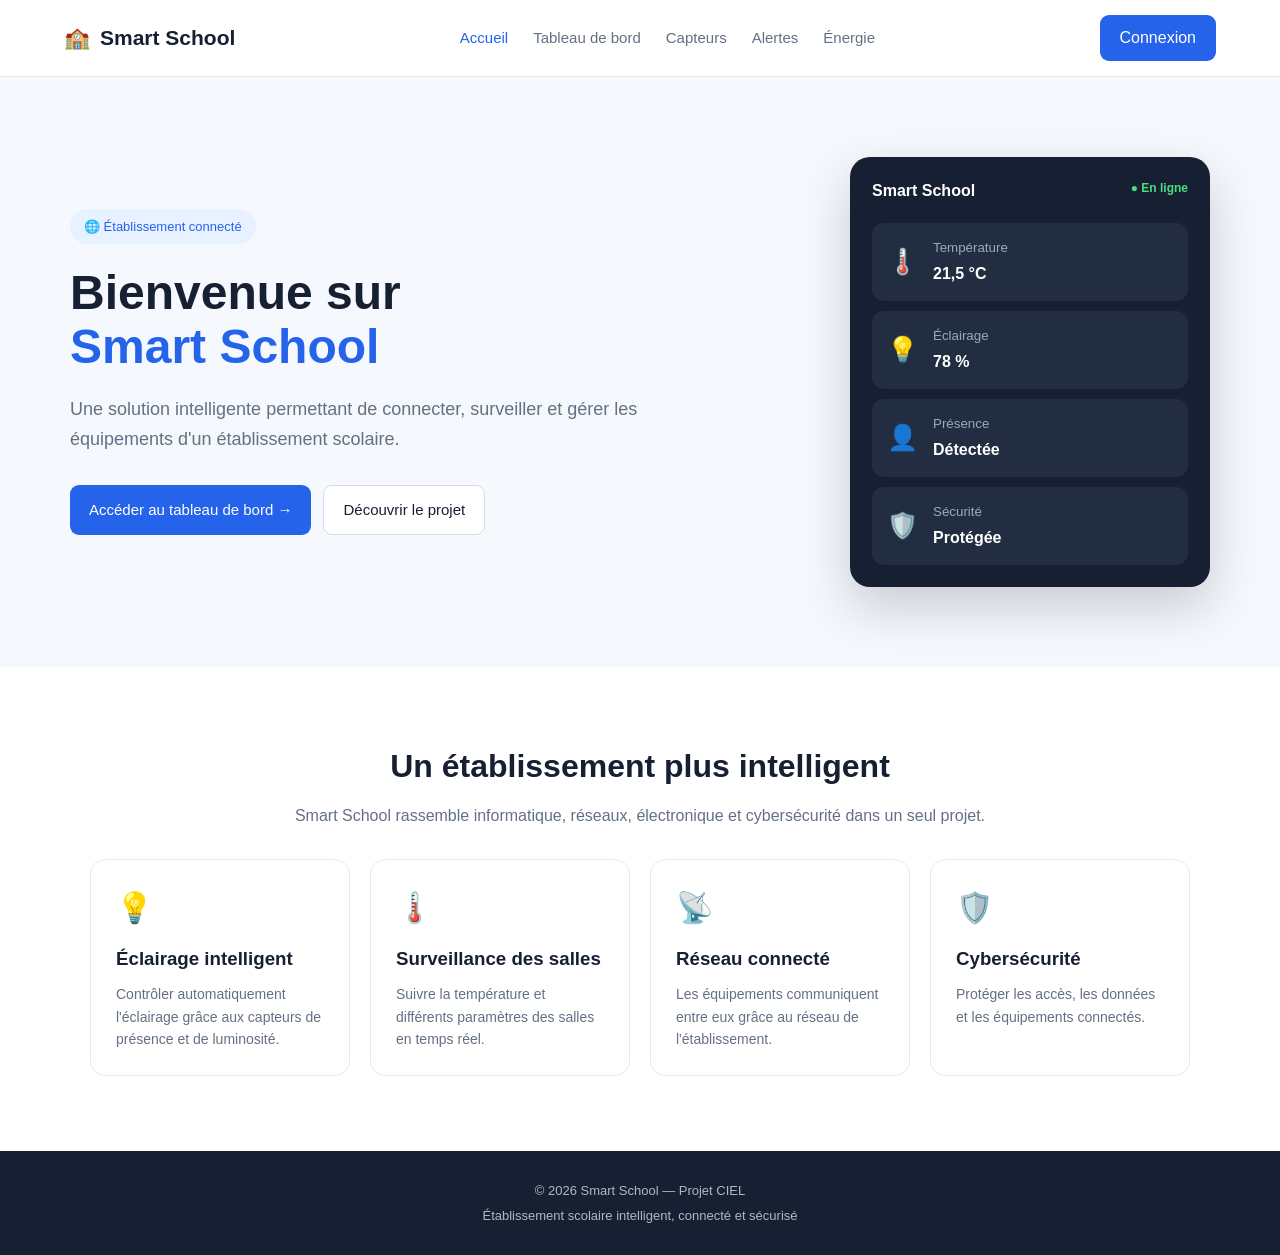
==== commit 00fadff0: "Add link to Énergie page in navigation" ====
--- a/index.html
+++ b/index.html
@@ -27,6 +27,7 @@
             <a href="#dashboard" class="nav-link">Tableau de bord</a>
             <a href="#capteurs" class="nav-link">Capteurs</a>
             <a href="#alertes" class="nav-link">Alertes</a>
+            <a href="energie.html">Énergie</a>
         </nav>
 
         <button class="login-btn" onclick="afficherConnexion()">
--- a/style.css
+++ b/style.css
@@ -1,25 +1,62 @@
+
+/* ==========================================
+   SMART SCHOOL — STYLE GENERAL
+   Projet CIEL
+========================================== */
+
 * {
     margin: 0;
     padding: 0;
     box-sizing: border-box;
 }
 
+html {
+    scroll-behavior: smooth;
+}
+
 body {
     font-family: Arial, sans-serif;
     background: #f5f8fc;
     color: #172033;
-}
-
-/* NAVBAR */
+    line-height: 1.5;
+}
+
+button,
+input,
+select {
+    font: inherit;
+}
+
+button {
+    cursor: pointer;
+}
+
+button:focus-visible,
+a:focus-visible {
+    outline: 3px solid #93c5fd;
+    outline-offset: 3px;
+}
+
+a {
+    -webkit-tap-highlight-color: transparent;
+}
+
+/* ==========================================
+   BARRE DE NAVIGATION
+========================================== */
 
 .navbar {
-    height: 75px;
+    min-height: 75px;
     background: white;
     display: flex;
     align-items: center;
     justify-content: space-between;
-    padding: 0 7%;
+    gap: 25px;
+    padding: 15px 5%;
     border-bottom: 1px solid #e5eaf1;
+    position: sticky;
+    top: 0;
+    z-index: 100;
 }
 
 .logo {
@@ -28,17 +65,21 @@
     gap: 10px;
     font-size: 21px;
     font-weight: bold;
+    white-space: nowrap;
 }
 
 nav {
     display: flex;
-    gap: 30px;
+    align-items: center;
+    justify-content: center;
+    gap: 25px;
 }
 
 nav a {
     color: #647084;
     text-decoration: none;
     font-size: 15px;
+    transition: color 0.2s;
 }
 
 nav a:hover,
@@ -47,28 +88,49 @@
 }
 
 .login-btn {
+    flex-shrink: 0;
     background: #2563eb;
     color: white;
     border: none;
     padding: 11px 20px;
     border-radius: 9px;
-    cursor: pointer;
-}
-
-
-/* HERO */
+    transition: background 0.2s;
+}
+
+.login-btn:hover,
+.primary-btn:hover {
+    background: #1d4ed8;
+}
+
+/* ==========================================
+   NAVIGATION ENTRE LES SECTIONS
+========================================== */
+
+.page-section {
+    display: none;
+    min-height: 60vh;
+}
+
+.page-section.active-section {
+    display: block;
+}
+
+/* ==========================================
+   ACCUEIL — HERO
+========================================== */
 
 .hero {
     max-width: 1200px;
     margin: auto;
-    padding: 90px 30px;
+    padding: 80px 30px;
     display: flex;
     align-items: center;
     justify-content: space-between;
-    gap: 70px;
+    gap: 60px;
 }
 
 .hero-text {
+    flex: 1;
     max-width: 580px;
 }
 
@@ -83,9 +145,9 @@
 }
 
 h1 {
-    font-size: 55px;
-    line-height: 1.05;
-    margin-bottom: 25px;
+    font-size: 48px;
+    line-height: 1.12;
+    margin-bottom: 20px;
 }
 
 h1 strong {
@@ -99,20 +161,22 @@
     margin-bottom: 30px;
 }
 
-
-/* BOUTONS */
+/* ==========================================
+   BOUTONS
+========================================== */
 
 .buttons {
     display: flex;
+    flex-wrap: wrap;
     gap: 12px;
 }
 
 .primary-btn,
 .secondary-btn {
-    padding: 14px 20px;
+    padding: 13px 19px;
     border-radius: 9px;
-    cursor: pointer;
     font-size: 15px;
+    transition: background 0.2s, transform 0.2s;
 }
 
 .primary-btn {
@@ -127,11 +191,23 @@
     color: #172033;
 }
 
-
-/* APERCU DASHBOARD */
+.secondary-btn:hover {
+    background: #f1f5f9;
+}
+
+.primary-btn:hover,
+.secondary-btn:hover {
+    transform: translateY(-1px);
+}
+
+/* ==========================================
+   APERCU DU TABLEAU DE BORD
+========================================== */
 
 .dashboard-preview {
     width: 360px;
+    max-width: 100%;
+    flex-shrink: 0;
     background: #172033;
     border-radius: 20px;
     padding: 22px;
@@ -142,6 +218,7 @@
     color: white;
     display: flex;
     justify-content: space-between;
+    gap: 10px;
     margin-bottom: 20px;
     font-weight: bold;
 }
@@ -162,6 +239,10 @@
     color: white;
 }
 
+.preview-card:last-child {
+    margin-bottom: 0;
+}
+
 .preview-card > span {
     font-size: 25px;
 }
@@ -176,30 +257,32 @@
     font-size: 16px;
 }
 
-
-/* FEATURES */
+/* ==========================================
+   FONCTIONNALITES DE L'ACCUEIL
+========================================== */
 
 .features {
     background: white;
-    padding: 80px 7%;
+    padding: 75px 5%;
     text-align: center;
 }
 
 .features h2 {
-    font-size: 35px;
+    font-size: 32px;
     margin-bottom: 12px;
 }
 
 .section-description {
     color: #647084;
-    margin-bottom: 45px;
+    margin: 0 0 30px;
+    line-height: 1.7;
 }
 
 .feature-grid {
     max-width: 1100px;
     margin: auto;
     display: grid;
-    grid-template-columns: repeat(4, 1fr);
+    grid-template-columns: repeat(4, minmax(0, 1fr));
     gap: 20px;
 }
 
@@ -208,6 +291,13 @@
     border: 1px solid #e5eaf1;
     border-radius: 15px;
     text-align: left;
+    background: white;
+    transition: transform 0.2s, box-shadow 0.2s;
+}
+
+.feature:hover {
+    transform: translateY(-3px);
+    box-shadow: 0 8px 22px rgba(0, 0, 0, 0.06);
 }
 
 .icon {
@@ -225,8 +315,819 @@
     font-size: 14px;
 }
 
-
-/* FOOTER */
+/* ==========================================
+   EN-TETE COMMUN DES SECTIONS
+========================================== */
+
+.page-header {
+    max-width: 1100px;
+    margin: 0 auto;
+    padding: 55px 25px 25px;
+}
+
+.page-header h1 {
+    font-size: 42px;
+    margin: 0 0 12px;
+}
+
+.page-header p {
+    color: #647084;
+    font-size: 16px;
+    max-width: 750px;
+    line-height: 1.7;
+}
+
+/* ==========================================
+   CONTENEURS COMMUNS
+========================================== */
+
+.content-section,
+.dashboard-cards,
+.sensor-summary,
+.sensor-grid,
+.energy-grid,
+.network-grid,
+.statistics-list,
+.alerts-list,
+.security-card,
+.presentation-card,
+.system-status {
+    max-width: 1100px;
+    margin-left: auto;
+    margin-right: auto;
+}
+
+.content-section {
+    margin-top: 25px;
+    margin-bottom: 55px;
+    padding: 0 25px;
+}
+
+.content-section h2 {
+    font-size: 27px;
+    margin-bottom: 8px;
+}
+
+/* ==========================================
+   ETAT DU SYSTEME
+========================================== */
+
+.system-status {
+    display: flex;
+    align-items: center;
+    gap: 13px;
+    margin-top: 5px;
+    margin-bottom: 25px;
+    padding: 16px 20px;
+    width: calc(100% - 50px);
+    background: #ecfdf5;
+    border: 1px solid #bbf7d0;
+    border-radius: 13px;
+}
+
+.system-status strong,
+.system-status small {
+    display: block;
+}
+
+.system-status small {
+    color: #647084;
+    margin-top: 3px;
+}
+
+.status-dot {
+    width: 11px;
+    height: 11px;
+    flex-shrink: 0;
+    border-radius: 50%;
+    background: #22c55e;
+}
+
+/* ==========================================
+   CARTES DU TABLEAU DE BORD
+========================================== */
+
+.dashboard-cards {
+    display: grid;
+    grid-template-columns: repeat(2, minmax(0, 1fr));
+    gap: 18px;
+    padding: 0 25px;
+}
+
+.dashboard-card {
+    min-width: 0;
+    background: white;
+    border: 1px solid #e5eaf1;
+    border-radius: 15px;
+    padding: 22px;
+    display: flex;
+    align-items: center;
+    gap: 15px;
+    box-shadow: 0 5px 18px rgba(0, 0, 0, 0.04);
+}
+
+.card-icon {
+    width: 52px;
+    height: 52px;
+    flex-shrink: 0;
+    display: flex;
+    align-items: center;
+    justify-content: center;
+    background: #eff6ff;
+    border-radius: 12px;
+    font-size: 27px;
+}
+
+.dashboard-card > div:nth-child(2) {
+    min-width: 0;
+}
+
+.dashboard-card small {
+    display: block;
+    color: #647084;
+    margin-bottom: 4px;
+}
+
+.dashboard-card strong {
+    display: block;
+    font-size: 23px;
+    overflow-wrap: anywhere;
+}
+
+.card-status {
+    margin-left: auto;
+    color: #15803d;
+    font-size: 12px;
+    font-weight: bold;
+}
+
+/* ==========================================
+   CARTES DES SALLES
+========================================== */
+
+.rooms-grid {
+    display: grid;
+    grid-template-columns: repeat(2, minmax(0, 1fr));
+    gap: 20px;
+}
+
+.room-card {
+    min-width: 0;
+    background: white;
+    border: 1px solid #e5eaf1;
+    border-radius: 15px;
+    padding: 23px;
+    box-shadow: 0 5px 18px rgba(0, 0, 0, 0.04);
+}
+
+.room-top {
+    display: flex;
+    align-items: center;
+    justify-content: space-between;
+    gap: 12px;
+}
+
+.room-icon {
+    font-size: 29px;
+}
+
+.room-online {
+    color: #15803d;
+    font-size: 12px;
+    font-weight: bold;
+}
+
+.room-card h3 {
+    font-size: 20px;
+    margin: 16px 0 12px;
+}
+
+.room-card p {
+    color: #647084;
+    margin-top: 7px;
+}
+
+.room-card strong {
+    color: #172033;
+}
+
+/* ==========================================
+   ACCES RAPIDES
+========================================== */
+
+.quick-grid {
+    display: grid;
+    grid-template-columns: repeat(3, minmax(0, 1fr));
+    gap: 16px;
+}
+
+.quick-card {
+    width: 100%;
+    min-width: 0;
+    text-align: left;
+    font-family: inherit;
+    color: #172033;
+    background: white;
+    border: 1px solid #e5eaf1;
+    border-radius: 14px;
+    padding: 20px;
+    display: flex;
+    align-items: center;
+    gap: 15px;
+    transition: transform 0.2s, box-shadow 0.2s;
+}
+
+.quick-card:hover {
+    transform: translateY(-3px);
+    box-shadow: 0 8px 22px rgba(0, 0, 0, 0.07);
+}
+
+.quick-card > span {
+    font-size: 30px;
+    flex-shrink: 0;
+}
+
+.quick-card h3 {
+    font-size: 16px;
+    margin-bottom: 5px;
+}
+
+.quick-card p {
+    font-size: 13px;
+    color: #647084;
+}
+
+/* ==========================================
+   RESUME DES CAPTEURS
+========================================== */
+
+.sensor-summary {
+    display: grid;
+    grid-template-columns: repeat(4, minmax(0, 1fr));
+    gap: 15px;
+    padding: 0 25px;
+    margin-bottom: 25px;
+}
+
+.sensor-summary article {
+    background: white;
+    border: 1px solid #e5eaf1;
+    border-radius: 14px;
+    padding: 22px;
+}
+
+.sensor-summary strong {
+    display: block;
+    font-size: 28px;
+    color: #2563eb;
+    margin-bottom: 5px;
+}
+
+.sensor-summary span {
+    color: #647084;
+    font-size: 13px;
+}
+
+.sensor-grid {
+    display: grid;
+    grid-template-columns: repeat(2, minmax(0, 1fr));
+    gap: 18px;
+    padding: 0 25px 55px;
+}
+
+.sensor-card {
+    min-width: 0;
+    display: flex;
+    align-items: flex-start;
+    gap: 14px;
+    padding: 22px;
+    background: white;
+    border: 1px solid #e5eaf1;
+    border-radius: 15px;
+    box-shadow: 0 5px 18px rgba(0, 0, 0, 0.04);
+}
+
+.sensor-icon {
+    font-size: 28px;
+}
+
+.sensor-card > div {
+    flex: 1;
+    min-width: 0;
+}
+
+.sensor-card h3 {
+    font-size: 17px;
+    margin-bottom: 4px;
+}
+
+.sensor-card p {
+    font-size: 13px;
+    color: #647084;
+    margin-bottom: 10px;
+    overflow-wrap: anywhere;
+}
+
+.sensor-card strong {
+    display: block;
+    font-size: 16px;
+}
+
+.sensor-active,
+.sensor-warning {
+    flex-shrink: 0;
+    padding: 5px 8px;
+    border-radius: 7px;
+    font-size: 11px;
+    font-weight: bold;
+}
+
+.sensor-active {
+    background: #dcfce7;
+    color: #15803d;
+}
+
+.sensor-warning {
+    background: #fef3c7;
+    color: #92400e;
+}
+
+/* ==========================================
+   ALERTES
+========================================== */
+
+.alerts-list {
+    padding: 0 25px 55px;
+}
+
+.alert-card {
+    display: flex;
+    align-items: flex-start;
+    gap: 16px;
+    padding: 20px;
+    margin-bottom: 15px;
+    background: white;
+    border: 1px solid #e5eaf1;
+    border-left: 5px solid #93c5fd;
+    border-radius: 13px;
+}
+
+.alert-card > span {
+    font-size: 25px;
+    flex-shrink: 0;
+}
+
+.alert-card > div {
+    min-width: 0;
+}
+
+.alert-card h3 {
+    font-size: 17px;
+    margin-bottom: 6px;
+}
+
+.alert-card p {
+    color: #647084;
+    line-height: 1.6;
+    margin-bottom: 8px;
+}
+
+.alert-card small {
+    color: #8792a4;
+}
+
+.alert-card.warning {
+    background: #fffbeb;
+    border-left-color: #f59e0b;
+}
+
+.alert-card.success {
+    background: #f0fdf4;
+    border-left-color: #22c55e;
+}
+
+.alert-card.info {
+    background: #eff6ff;
+    border-left-color: #3b82f6;
+}
+
+.alert-card.critical {
+    background: #fef2f2;
+    border-left-color: #ef4444;
+}
+
+/* Compatibilité avec les anciennes cartes d'alertes */
+
+.alert-stats {
+    display: grid;
+    grid-template-columns: repeat(3, minmax(0, 1fr));
+    gap: 18px;
+    max-width: 1100px;
+    padding: 0 25px;
+    margin: 0 auto 25px;
+}
+
+.alert-stat-card {
+    display: flex;
+    align-items: center;
+    gap: 15px;
+    background: white;
+    border: 1px solid #e5eaf1;
+    border-left: 5px solid #94a3b8;
+    border-radius: 14px;
+    padding: 20px;
+}
+
+.alert-stat-card.critical {
+    border-left-color: #ef4444;
+}
+
+.alert-stat-card.warning {
+    border-left-color: #f59e0b;
+}
+
+.alert-stat-card.resolved {
+    border-left-color: #22c55e;
+}
+
+.alert-stat-card .stat-icon {
+    font-size: 27px;
+}
+
+.alert-stat-card strong {
+    display: block;
+    font-size: 25px;
+}
+
+.alert-stat-card span {
+    color: #647084;
+    font-size: 13px;
+}
+
+.alerts-container {
+    max-width: 1100px;
+    margin: 0 auto 55px;
+    padding: 25px;
+    background: white;
+    border: 1px solid #e5eaf1;
+    border-radius: 16px;
+}
+
+.alerts-header {
+    display: flex;
+    justify-content: space-between;
+    align-items: flex-start;
+    flex-wrap: wrap;
+    gap: 20px;
+    margin-bottom: 25px;
+}
+
+.alerts-header h2 {
+    margin-bottom: 6px;
+}
+
+.alerts-header p {
+    color: #647084;
+}
+
+.alert-filters {
+    display: flex;
+    flex-wrap: wrap;
+    gap: 8px;
+}
+
+.filter-btn {
+    padding: 9px 13px;
+    border: none;
+    border-radius: 8px;
+    background: #f1f5f9;
+    color: #475569;
+    font-weight: bold;
+}
+
+.filter-btn.active {
+    background: #2563eb;
+    color: white;
+}
+
+.alert-icon {
+    font-size: 26px;
+}
+
+.alert-body {
+    flex: 1;
+    min-width: 0;
+}
+
+.alert-title {
+    display: flex;
+    justify-content: space-between;
+    gap: 15px;
+    flex-wrap: wrap;
+}
+
+.alert-title h3 {
+    font-size: 17px;
+    margin: 7px 0;
+}
+
+.alert-title time {
+    font-size: 12px;
+    color: #647084;
+}
+
+.alert-body p {
+    color: #475569;
+    margin-bottom: 12px;
+}
+
+.alert-details {
+    display: flex;
+    flex-wrap: wrap;
+    gap: 15px;
+    margin-bottom: 12px;
+}
+
+.alert-details span {
+    color: #647084;
+    font-size: 12px;
+}
+
+.alert-badge {
+    display: inline-block;
+    padding: 5px 8px;
+    border-radius: 6px;
+    font-size: 10px;
+    font-weight: bold;
+}
+
+.alert-badge.critical {
+    background: #fee2e2;
+    color: #b91c1c;
+}
+
+.alert-badge.warning {
+    background: #fef3c7;
+    color: #92400e;
+}
+
+.alert-badge.resolved {
+    background: #dcfce7;
+    color: #15803d;
+}
+
+.resolve-btn {
+    padding: 9px 13px;
+    border: none;
+    border-radius: 8px;
+    background: #22c55e;
+    color: white;
+    font-weight: bold;
+}
+
+.status-online {
+    display: inline-flex;
+    align-items: center;
+    gap: 8px;
+    padding: 9px 13px;
+    background: #ecfdf5;
+    color: #15803d;
+    border-radius: 9px;
+    font-size: 13px;
+    font-weight: bold;
+}
+
+.status-online span {
+    width: 9px;
+    height: 9px;
+    background: #22c55e;
+    border-radius: 50%;
+}
+
+/* ==========================================
+   ENERGIE
+========================================== */
+
+.energy-grid,
+.network-grid {
+    display: grid;
+    grid-template-columns: repeat(3, minmax(0, 1fr));
+    gap: 18px;
+    padding: 0 25px 55px;
+}
+
+.energy-card,
+.network-card {
+    min-width: 0;
+    background: white;
+    border: 1px solid #e5eaf1;
+    border-radius: 15px;
+    padding: 25px;
+    text-align: center;
+    box-shadow: 0 5px 18px rgba(0, 0, 0, 0.04);
+}
+
+.energy-card > span,
+.network-card > span {
+    display: block;
+    font-size: 32px;
+    margin-bottom: 12px;
+}
+
+.energy-card small,
+.network-card small {
+    display: block;
+    color: #647084;
+    margin-bottom: 8px;
+}
+
+.energy-card strong,
+.network-card strong {
+    display: block;
+    color: #2563eb;
+    font-size: 27px;
+}
+
+/* ==========================================
+   SECURITE
+========================================== */
+
+.security-card {
+    display: flex;
+    align-items: flex-start;
+    gap: 25px;
+    padding: 28px;
+    margin-bottom: 55px;
+    width: calc(100% - 50px);
+    background: white;
+    border: 1px solid #e5eaf1;
+    border-radius: 16px;
+}
+
+.security-icon {
+    font-size: 45px;
+}
+
+.security-card h2 {
+    margin-bottom: 8px;
+}
+
+.security-card p {
+    color: #647084;
+    margin-bottom: 18px;
+}
+
+.security-card ul {
+    padding-left: 22px;
+}
+
+.security-card li {
+    margin-bottom: 9px;
+}
+
+/* ==========================================
+   STATISTIQUES
+========================================== */
+
+.statistics-list {
+    padding: 25px;
+    margin-bottom: 55px;
+    background: white;
+    border: 1px solid #e5eaf1;
+    border-radius: 15px;
+    width: calc(100% - 50px);
+}
+
+.statistic {
+    margin-bottom: 25px;
+}
+
+.statistic:last-child {
+    margin-bottom: 0;
+}
+
+.statistic > div:first-child {
+    display: flex;
+    justify-content: space-between;
+    gap: 15px;
+    margin-bottom: 10px;
+}
+
+.statistic strong {
+    white-space: nowrap;
+}
+
+.progress {
+    height: 10px;
+    background: #e5eaf1;
+    border-radius: 20px;
+    overflow: hidden;
+}
+
+.progress > div {
+    height: 100%;
+    background: #2563eb;
+    border-radius: 20px;
+}
+
+/* ==========================================
+   PRESENTATION DU PROJET
+========================================== */
+
+.presentation-card {
+    padding: 28px;
+    margin-bottom: 55px;
+    width: calc(100% - 50px);
+    background: white;
+    border: 1px solid #e5eaf1;
+    border-radius: 16px;
+}
+
+.presentation-card h2 {
+    font-size: 23px;
+    margin-bottom: 10px;
+}
+
+.presentation-card p {
+    color: #647084;
+    line-height: 1.8;
+    margin-bottom: 25px;
+}
+
+.project-grid {
+    display: grid;
+    grid-template-columns: repeat(4, minmax(0, 1fr));
+    gap: 15px;
+    margin-top: 15px;
+}
+
+.project-grid > div {
+    display: flex;
+    flex-direction: column;
+    align-items: center;
+    gap: 10px;
+    padding: 18px 10px;
+    background: #f5f8fc;
+    border-radius: 12px;
+    text-align: center;
+    font-size: 27px;
+}
+
+.project-grid strong {
+    font-size: 14px;
+}
+
+/* ==========================================
+   FENETRE DE CONNEXION
+========================================== */
+
+.modal {
+    display: none;
+    position: fixed;
+    inset: 0;
+    z-index: 200;
+    padding: 20px;
+    align-items: center;
+    justify-content: center;
+    background: rgba(15, 23, 42, 0.55);
+}
+
+.modal.modal-visible {
+    display: flex;
+}
+
+.modal-content {
+    position: relative;
+    width: 100%;
+    max-width: 420px;
+    padding: 32px;
+    background: white;
+    border-radius: 17px;
+    box-shadow: 0 20px 60px rgba(0, 0, 0, 0.2);
+}
+
+.modal-content h2 {
+    margin-bottom: 12px;
+}
+
+.modal-content p {
+    color: #647084;
+    margin-bottom: 22px;
+}
+
+.close-modal {
+    position: absolute;
+    top: 10px;
+    right: 15px;
+    border: none;
+    background: transparent;
+    color: #647084;
+    font-size: 28px;
+}
+
+/* ==========================================
+   PIED DE PAGE
+========================================== */
 
 footer {
     background: #172033;
@@ -240,359 +1141,242 @@
     margin: 5px;
 }
 
-
-/* MOBILE */
-
-@media (max-width: 900px) {
+/* ==========================================
+   TABLETTES
+========================================== */
+
+@media (max-width: 1000px) {
+
+    .navbar {
+        gap: 15px;
+        padding-left: 3%;
+        padding-right: 3%;
+    }
 
     nav {
-        display: none;
+        gap: 14px;
+    }
+
+    nav a {
+        font-size: 13px;
+    }
+
+    .logo {
+        font-size: 18px;
+    }
+
+    .hero {
+        gap: 35px;
+    }
+
+    .feature-grid {
+        grid-template-columns: repeat(2, minmax(0, 1fr));
+    }
+
+    .quick-grid {
+        grid-template-columns: repeat(2, minmax(0, 1fr));
+    }
+
+    .sensor-summary {
+        grid-template-columns: repeat(2, minmax(0, 1fr));
+    }
+}
+
+/* ==========================================
+   MOBILES
+========================================== */
+
+@media (max-width: 700px) {
+
+    .navbar {
+        position: relative;
+        flex-wrap: wrap;
+        justify-content: space-between;
+        padding: 15px 18px;
+    }
+
+    .navbar nav {
+        display: flex;
+        order: 3;
+        width: 100%;
+        overflow-x: auto;
+        justify-content: flex-start;
+        gap: 20px;
+        padding: 8px 0 3px;
+    }
+
+    .navbar nav a {
+        flex-shrink: 0;
+        font-size: 13px;
+    }
+
+    .login-btn {
+        padding: 9px 12px;
+        font-size: 13px;
     }
 
     .hero {
         flex-direction: column;
         text-align: center;
+        padding: 55px 20px;
+        gap: 35px;
+    }
+
+    .hero-text {
+        width: 100%;
+    }
+
+    .hero-text h1 {
+        font-size: 39px;
+    }
+
+    .hero-text p {
+        font-size: 16px;
     }
 
     .buttons {
         justify-content: center;
-        flex-wrap: wrap;
-    }
-
-    .feature-grid {
-        grid-template-columns: 1fr 1fr;
-    }
-}
-
-@media (max-width: 600px) {
-
-    h1 {
-        font-size: 40px;
     }
 
     .dashboard-preview {
         width: 100%;
-    }
-
-    .feature-grid {
-        grid-template-columns: 1fr;
-    }
-}
-/* =====================================================
-   PAGE ALERTES - SMART SCHOOL
-   ===================================================== */
-
-.alert-stats {
-    display: grid;
-    grid-template-columns: repeat(3, 1fr);
-    gap: 20px;
-    margin-bottom: 30px;
-}
-
-.alert-stat-card {
-    background: #ffffff;
-    border-radius: 16px;
-    padding: 22px;
-    display: flex;
-    align-items: center;
-    gap: 18px;
-    box-shadow: 0 5px 20px rgba(0, 0, 0, 0.06);
-    border-left: 5px solid;
-}
-
-.alert-stat-card.critical {
-    border-color: #ef4444;
-}
-
-.alert-stat-card.warning {
-    border-color: #f59e0b;
-}
-
-.alert-stat-card.resolved {
-    border-color: #22c55e;
-}
-
-.alert-stat-card .stat-icon {
-    font-size: 30px;
-}
-
-.alert-stat-card strong {
-    display: block;
-    font-size: 28px;
-    color: #1e293b;
-}
-
-.alert-stat-card span {
-    color: #64748b;
-    font-size: 14px;
-}
-
-
-/* =====================================================
-   CONTENEUR DES ALERTES
-   ===================================================== */
-
-.alerts-container {
-    background: #ffffff;
-    border-radius: 18px;
-    padding: 25px;
-    box-shadow: 0 5px 20px rgba(0, 0, 0, 0.05);
-}
-
-.alerts-header {
-    display: flex;
-    justify-content: space-between;
-    align-items: flex-start;
-    gap: 20px;
-    margin-bottom: 25px;
-}
-
-.alerts-header h2 {
-    margin: 0 0 6px;
-    color: #1e293b;
-}
-
-.alerts-header p {
-    margin: 0;
-    color: #64748b;
-}
-
-
-/* =====================================================
-   FILTRES
-   ===================================================== */
-
-.alert-filters {
-    display: flex;
-    gap: 8px;
-    flex-wrap: wrap;
-}
-
-.filter-btn {
-    border: none;
-    background: #f1f5f9;
-    color: #475569;
-    padding: 9px 15px;
-    border-radius: 9px;
-    cursor: pointer;
-    font-weight: 600;
-    transition: 0.2s;
-}
-
-.filter-btn:hover {
-    background: #e2e8f0;
-}
-
-.filter-btn.active {
-    background: #2563eb;
-    color: white;
-}
-
-
-/* =====================================================
-   CARTE D'ALERTE
-   ===================================================== */
-
-.alert-card {
-    display: flex;
-    gap: 18px;
-    padding: 20px;
-    margin-bottom: 15px;
-    border-radius: 14px;
-    background: #f8fafc;
-    border-left: 5px solid;
-    transition: 0.2s;
-}
-
-.alert-card:hover {
-    transform: translateY(-2px);
-    box-shadow: 0 5px 15px rgba(0, 0, 0, 0.06);
-}
-
-.alert-card:last-child {
-    margin-bottom: 0;
-}
-
-.alert-card.critical {
-    border-color: #ef4444;
-}
-
-.alert-card.warning {
-    border-color: #f59e0b;
-}
-
-.alert-card.resolved {
-    border-color: #22c55e;
-    opacity: 0.8;
-}
-
-
-/* =====================================================
-   ICÔNE
-   ===================================================== */
-
-.alert-icon {
-    font-size: 27px;
-    padding-top: 3px;
-}
-
-
-/* =====================================================
-   CONTENU
-   ===================================================== */
-
-.alert-body {
-    flex: 1;
-}
-
-.alert-title {
-    display: flex;
-    justify-content: space-between;
-    align-items: flex-start;
-    gap: 20px;
-}
-
-.alert-title h3 {
-    margin: 7px 0 8px;
-    font-size: 18px;
-    color: #1e293b;
-}
-
-.alert-title time {
-    color: #64748b;
-    font-size: 13px;
-    white-space: nowrap;
-}
-
-.alert-body p {
-    margin: 0 0 15px;
-    color: #475569;
-    line-height: 1.5;
-}
-
-
-/* =====================================================
-   BADGES
-   ===================================================== */
-
-.alert-badge {
-    display: inline-block;
-    padding: 5px 9px;
-    border-radius: 6px;
-    font-size: 10px;
-    font-weight: 800;
-    letter-spacing: 0.4px;
-}
-
-.alert-badge.critical {
-    background: #fee2e2;
-    color: #b91c1c;
-}
-
-.alert-badge.warning {
-    background: #fef3c7;
-    color: #b45309;
-}
-
-.alert-badge.resolved {
-    background: #dcfce7;
-    color: #15803d;
-}
-
-
-/* =====================================================
-   INFORMATIONS
-   ===================================================== */
-
-.alert-details {
-    display: flex;
-    flex-wrap: wrap;
-    gap: 18px;
-    margin-bottom: 15px;
-}
-
-.alert-details span {
-    color: #64748b;
-    font-size: 13px;
-}
-
-
-/* =====================================================
-   BOUTON RÉSOUDRE
-   ===================================================== */
-
-.resolve-btn {
-    border: none;
-    background: #22c55e;
-    color: white;
-    padding: 9px 14px;
-    border-radius: 8px;
-    font-size: 13px;
-    font-weight: 600;
-    cursor: pointer;
-    transition: 0.2s;
-}
-
-.resolve-btn:hover {
-    background: #16a34a;
-    transform: translateY(-1px);
-}
-
-
-/* =====================================================
-   STATUT DU SYSTÈME
-   ===================================================== */
-
-.status-online {
-    display: flex;
-    align-items: center;
-    gap: 8px;
-    background: #ecfdf5;
-    color: #15803d;
-    padding: 9px 14px;
-    border-radius: 10px;
-    font-size: 13px;
-    font-weight: 600;
-}
-
-.status-online span {
-    width: 9px;
-    height: 9px;
-    background: #22c55e;
-    border-radius: 50%;
-    display: inline-block;
-}
-
-
-/* =====================================================
-   RESPONSIVE
-   ===================================================== */
-
-@media (max-width: 900px) {
-
+        max-width: 390px;
+    }
+
+    .features {
+        padding: 55px 20px;
+    }
+
+    .features h2 {
+        font-size: 28px;
+    }
+
+    .feature-grid,
+    .rooms-grid,
+    .dashboard-cards,
+    .sensor-grid,
+    .energy-grid,
+    .network-grid,
     .alert-stats {
         grid-template-columns: 1fr;
     }
 
-    .alerts-header {
+    .page-header {
+        padding: 40px 20px 20px;
+    }
+
+    .page-header h1 {
+        font-size: 34px;
+    }
+
+    .dashboard-cards,
+    .sensor-grid,
+    .sensor-summary,
+    .content-section,
+    .alerts-list {
+        padding-left: 20px;
+        padding-right: 20px;
+    }
+
+    .system-status,
+    .security-card,
+    .statistics-list,
+    .presentation-card {
+        width: calc(100% - 40px);
+    }
+
+    .system-status {
+        align-items: flex-start;
+    }
+
+    .dashboard-card {
+        flex-wrap: wrap;
+    }
+
+    .card-status {
+        margin-left: auto;
+    }
+
+    .sensor-summary {
+        padding-left: 20px;
+        padding-right: 20px;
+    }
+
+    .sensor-card {
+        flex-wrap: wrap;
+    }
+
+    .quick-grid {
+        grid-template-columns: 1fr;
+    }
+
+    .project-grid {
+        grid-template-columns: repeat(2, minmax(0, 1fr));
+    }
+
+    .security-card {
         flex-direction: column;
-    }
-
-}
-
-@media (max-width: 600px) {
+        padding: 22px;
+    }
+
+    .alerts-container {
+        margin-left: 20px;
+        margin-right: 20px;
+        padding: 18px;
+    }
+
+    .alert-stats {
+        padding-left: 20px;
+        padding-right: 20px;
+    }
+
+    .alert-card {
+        padding: 15px;
+        gap: 12px;
+    }
 
     .alert-title {
         flex-direction: column;
-    }
-
-    .alert-title time {
-        white-space: normal;
+        gap: 5px;
     }
 
     .alert-details {
         flex-direction: column;
         gap: 7px;
     }
-
-}
+}
+
+/* ==========================================
+   PETITS ECRANS
+========================================== */
+
+@media (max-width: 380px) {
+
+    .logo {
+        font-size: 16px;
+    }
+
+    .login-btn {
+        padding: 8px 10px;
+    }
+
+    .hero-text h1 {
+        font-size: 33px;
+    }
+
+    .dashboard-card {
+        padding: 16px;
+    }
+
+    .dashboard-card strong {
+        font-size: 20px;
+    }
+
+    .page-header h1 {
+        font-size: 29px;
+    }
+
+    .project-grid {
+        grid-template-columns: 1fr;
+    }
+}
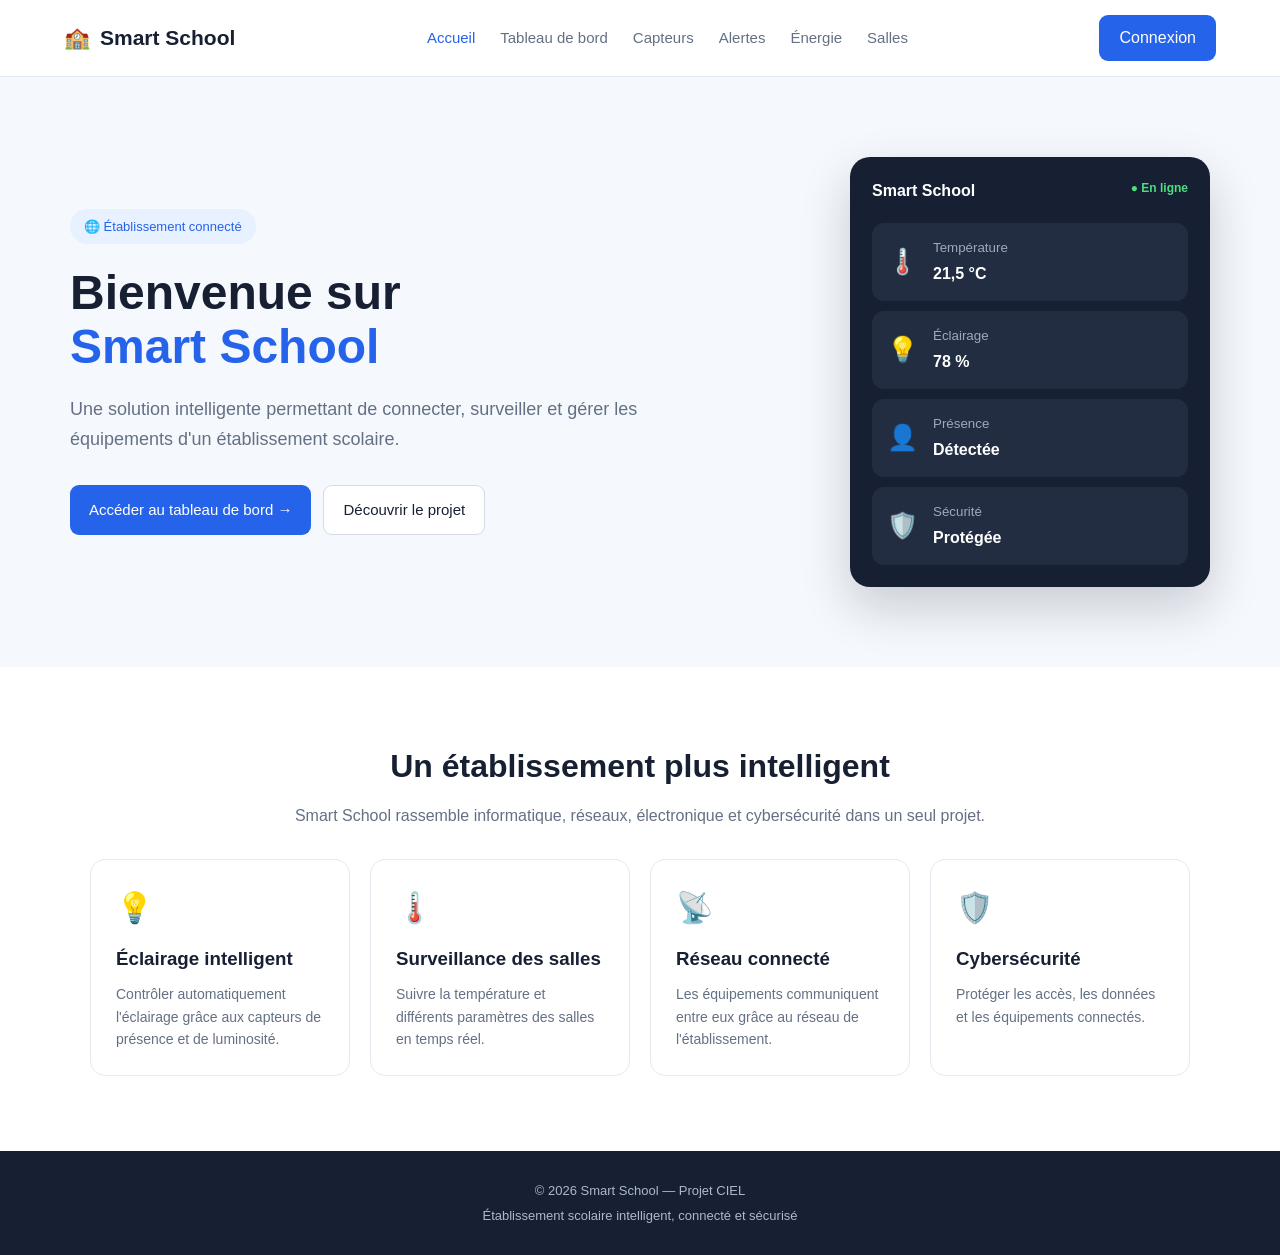
==== commit b74ebf19: "Add link to Salles in navigation" ====
--- a/index.html
+++ b/index.html
@@ -28,6 +28,7 @@
             <a href="#capteurs" class="nav-link">Capteurs</a>
             <a href="#alertes" class="nav-link">Alertes</a>
             <a href="energie.html">Énergie</a>
+            <a href="salles.html">Salles</a>
         </nav>
 
         <button class="login-btn" onclick="afficherConnexion()">
--- a/style.css
+++ b/style.css
@@ -1380,3 +1380,342 @@
         grid-template-columns: 1fr;
     }
 }
+/* =====================================================
+   PAGE DES SALLES
+   ===================================================== */
+
+.salles-page {
+    max-width: 1200px;
+    margin: auto;
+    padding: 60px 30px 80px;
+}
+
+
+/* EN-TÊTE */
+
+.salles-header {
+    display: flex;
+    justify-content: space-between;
+    align-items: center;
+    gap: 30px;
+    margin-bottom: 35px;
+}
+
+.salles-header h1 {
+    font-size: 42px;
+    margin: 10px 0 15px;
+}
+
+.salles-header p {
+    color: #647084;
+    font-size: 16px;
+    line-height: 1.6;
+    max-width: 700px;
+}
+
+
+/* STATISTIQUES */
+
+.salles-stats {
+    display: grid;
+    grid-template-columns: repeat(4, 1fr);
+    gap: 18px;
+    margin-bottom: 35px;
+}
+
+.salle-stat-card {
+    background: white;
+    border: 1px solid #e5eaf1;
+    border-radius: 15px;
+    padding: 22px;
+    display: flex;
+    align-items: center;
+    gap: 15px;
+    box-shadow: 0 5px 18px rgba(23, 32, 51, 0.05);
+}
+
+.salle-stat-icon {
+    width: 50px;
+    height: 50px;
+    background: #e8f1ff;
+    border-radius: 12px;
+    display: flex;
+    align-items: center;
+    justify-content: center;
+    font-size: 25px;
+}
+
+.salle-stat-card strong {
+    display: block;
+    color: #172033;
+    font-size: 26px;
+    margin-bottom: 3px;
+}
+
+.salle-stat-card span {
+    color: #647084;
+    font-size: 13px;
+}
+
+
+/* OUTILS ET FILTRES */
+
+.salles-tools {
+    background: white;
+    border: 1px solid #e5eaf1;
+    border-radius: 15px;
+    padding: 22px;
+    margin-bottom: 25px;
+    display: flex;
+    align-items: center;
+    justify-content: space-between;
+    gap: 25px;
+}
+
+.salles-tools h2 {
+    margin-bottom: 5px;
+}
+
+.salles-tools p {
+    color: #647084;
+    font-size: 14px;
+}
+
+.salles-filters {
+    display: flex;
+    flex-wrap: wrap;
+    gap: 8px;
+}
+
+.salle-filter {
+    border: none;
+    background: #f1f5f9;
+    color: #475569;
+    padding: 9px 14px;
+    border-radius: 8px;
+    font-weight: bold;
+    cursor: pointer;
+    transition: 0.2s;
+}
+
+.salle-filter:hover {
+    background: #dfe7f1;
+}
+
+.salle-filter.active {
+    background: #2563eb;
+    color: white;
+}
+
+
+/* GRILLE DES SALLES */
+
+.salles-grid {
+    display: grid;
+    grid-template-columns: repeat(2, 1fr);
+    gap: 22px;
+}
+
+
+/* CARTE D'UNE SALLE */
+
+.salle-card {
+    background: white;
+    border: 1px solid #e5eaf1;
+    border-radius: 17px;
+    padding: 24px;
+    box-shadow: 0 5px 20px rgba(23, 32, 51, 0.05);
+    transition: 0.2s;
+}
+
+.salle-card:hover {
+    transform: translateY(-3px);
+    box-shadow: 0 10px 25px rgba(23, 32, 51, 0.1);
+}
+
+.salle-card.hidden {
+    display: none;
+}
+
+.alert-card-room {
+    border: 2px solid #f59e0b;
+}
+
+
+/* EN-TÊTE DE LA CARTE */
+
+.salle-card-header {
+    display: flex;
+    align-items: flex-start;
+    justify-content: space-between;
+    gap: 20px;
+    margin-bottom: 22px;
+}
+
+.salle-card-header h2 {
+    color: #172033;
+    margin-top: 5px;
+}
+
+.salle-type {
+    color: #647084;
+    font-size: 13px;
+}
+
+
+/* STATUT */
+
+.salle-status {
+    padding: 7px 11px;
+    border-radius: 20px;
+    font-size: 12px;
+    font-weight: bold;
+}
+
+.salle-status.occupied {
+    background: #dbeafe;
+    color: #1d4ed8;
+}
+
+.salle-status.free {
+    background: #dcfce7;
+    color: #15803d;
+}
+
+.salle-status.alert {
+    background: #fef3c7;
+    color: #b45309;
+}
+
+
+/* INFORMATIONS DES SALLES */
+
+.salle-information {
+    display: grid;
+    grid-template-columns: repeat(2, 1fr);
+    gap: 12px;
+    margin-bottom: 20px;
+}
+
+.salle-info {
+    background: #f8fafc;
+    border-radius: 11px;
+    padding: 13px;
+    display: flex;
+    align-items: center;
+    gap: 11px;
+}
+
+.salle-info > span {
+    font-size: 22px;
+}
+
+.salle-info small {
+    display: block;
+    color: #647084;
+    margin-bottom: 4px;
+}
+
+.salle-info strong {
+    color: #172033;
+    font-size: 14px;
+}
+
+.temperature-alert {
+    background: #fef2f2;
+}
+
+.temperature-alert strong {
+    color: #dc2626;
+}
+
+
+/* MESSAGE D'ALERTE */
+
+.room-warning {
+    background: #fffbeb;
+    color: #b45309;
+    border-radius: 9px;
+    padding: 11px;
+    margin-bottom: 15px;
+    font-size: 13px;
+}
+
+
+/* BOUTON DÉTAILS */
+
+.details-btn {
+    width: 100%;
+    border: none;
+    background: #2563eb;
+    color: white;
+    padding: 12px;
+    border-radius: 9px;
+    font-weight: bold;
+    cursor: pointer;
+    transition: 0.2s;
+}
+
+.details-btn:hover {
+    background: #1d4ed8;
+}
+
+
+/* VERSION TABLETTE */
+
+@media (max-width: 950px) {
+
+    .salles-stats {
+        grid-template-columns: repeat(2, 1fr);
+    }
+
+    .salles-header {
+        align-items: flex-start;
+        flex-direction: column;
+    }
+
+    .salles-tools {
+        align-items: flex-start;
+        flex-direction: column;
+    }
+
+}
+
+
+/* VERSION TÉLÉPHONE */
+
+@media (max-width: 700px) {
+
+    .salles-page {
+        padding: 40px 18px 60px;
+    }
+
+    .salles-header h1 {
+        font-size: 34px;
+    }
+
+    .salles-grid {
+        grid-template-columns: 1fr;
+    }
+
+    .salle-information {
+        grid-template-columns: 1fr;
+    }
+
+}
+
+@media (max-width: 500px) {
+
+    .salles-stats {
+        grid-template-columns: 1fr;
+    }
+
+    .salles-filters {
+        width: 100%;
+    }
+
+    .salle-filter {
+        flex: 1;
+    }
+
+}
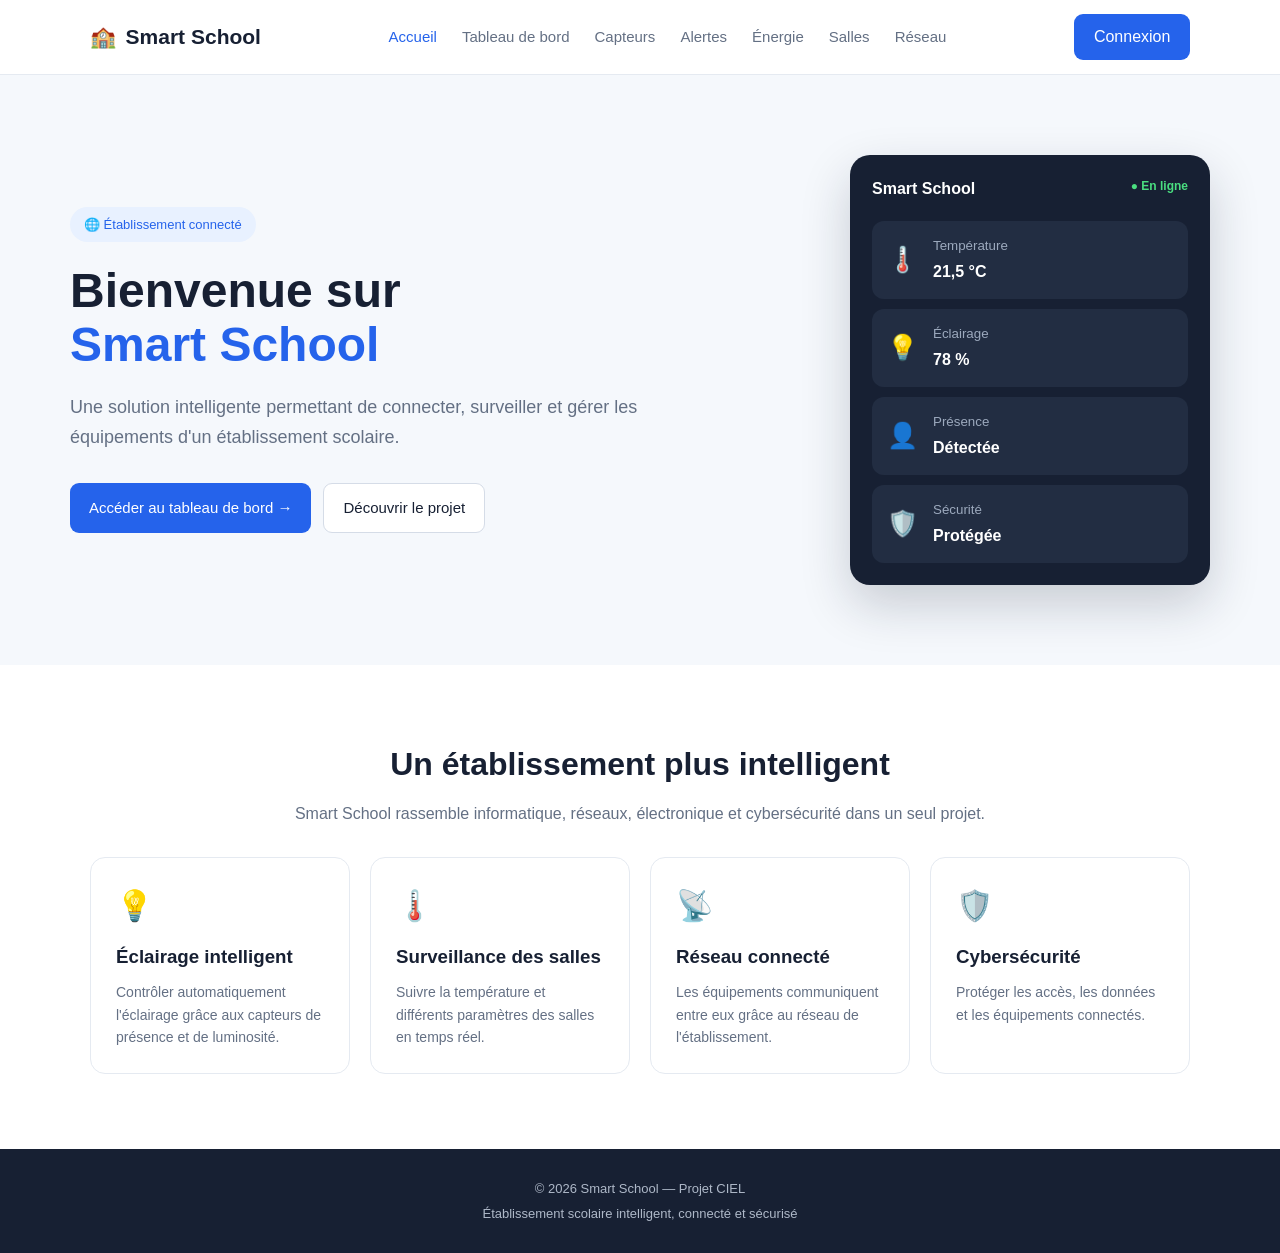
==== commit 5c80887e: "Add link to Réseau in navigation" ====
--- a/index.html
+++ b/index.html
@@ -29,6 +29,7 @@
             <a href="#alertes" class="nav-link">Alertes</a>
             <a href="energie.html">Énergie</a>
             <a href="salles.html">Salles</a>
+            <a href="reseau.html">Réseau</a>
         </nav>
 
         <button class="login-btn" onclick="afficherConnexion()">
--- a/style.css
+++ b/style.css
@@ -1719,3 +1719,677 @@
     }
 
 }
+/* =====================================================
+   PAGE RÉSEAU - SMART SCHOOL
+   ===================================================== */
+
+.network-page {
+    max-width: 1200px;
+    margin: auto;
+    padding: 60px 30px 80px;
+}
+
+
+/* EN-TÊTE */
+
+.network-header {
+    display: flex;
+    align-items: center;
+    justify-content: space-between;
+    gap: 30px;
+    margin-bottom: 35px;
+}
+
+.network-header h1 {
+    font-size: 42px;
+    margin: 10px 0 15px;
+}
+
+.network-header p {
+    max-width: 700px;
+    color: #647084;
+    font-size: 16px;
+    line-height: 1.6;
+}
+
+.network-status {
+    display: flex;
+    align-items: center;
+    gap: 8px;
+    padding: 10px 15px;
+    border-radius: 10px;
+    background: #ecfdf5;
+    color: #15803d;
+    font-size: 13px;
+    font-weight: bold;
+    white-space: nowrap;
+}
+
+.network-status span {
+    width: 9px;
+    height: 9px;
+    background: #22c55e;
+    border-radius: 50%;
+}
+
+
+/* STATISTIQUES */
+
+.network-stats {
+    display: grid;
+    grid-template-columns: repeat(4, 1fr);
+    gap: 18px;
+    margin-bottom: 30px;
+}
+
+.network-stat-card {
+    display: flex;
+    align-items: center;
+    gap: 15px;
+    padding: 22px;
+    background: white;
+    border: 1px solid #e5eaf1;
+    border-radius: 15px;
+    box-shadow: 0 5px 18px rgba(23, 32, 51, 0.05);
+}
+
+.network-stat-icon {
+    min-width: 50px;
+    width: 50px;
+    height: 50px;
+    display: flex;
+    align-items: center;
+    justify-content: center;
+    border-radius: 12px;
+    background: #e8f1ff;
+    font-size: 24px;
+}
+
+.network-stat-card strong {
+    display: block;
+    margin-bottom: 4px;
+    color: #172033;
+    font-size: 25px;
+}
+
+.network-stat-card small {
+    color: #647084;
+    font-size: 13px;
+}
+
+
+/* CONTENU EN DEUX COLONNES */
+
+.network-content {
+    display: grid;
+    grid-template-columns: 1.4fr 1fr;
+    gap: 22px;
+    margin-bottom: 25px;
+}
+
+.network-panel {
+    padding: 25px;
+    background: white;
+    border: 1px solid #e5eaf1;
+    border-radius: 17px;
+    box-shadow: 0 5px 20px rgba(23, 32, 51, 0.05);
+}
+
+.network-panel h2 {
+    margin-bottom: 7px;
+    color: #172033;
+}
+
+.network-panel-description {
+    margin-bottom: 22px;
+    color: #647084;
+    font-size: 14px;
+    line-height: 1.5;
+}
+
+
+/* ÉQUIPEMENTS */
+
+.network-device {
+    display: flex;
+    align-items: center;
+    gap: 14px;
+    padding: 15px;
+    margin-bottom: 12px;
+    background: #f8fafc;
+    border: 1px solid #e5eaf1;
+    border-radius: 12px;
+}
+
+.network-device:last-child {
+    margin-bottom: 0;
+}
+
+.network-device-icon {
+    min-width: 43px;
+    width: 43px;
+    height: 43px;
+    display: flex;
+    align-items: center;
+    justify-content: center;
+    background: #e8f1ff;
+    border-radius: 11px;
+    font-size: 21px;
+}
+
+.network-device-info {
+    flex: 1;
+}
+
+.network-device-info strong {
+    display: block;
+    margin-bottom: 4px;
+    color: #172033;
+}
+
+.network-device-info small {
+    color: #647084;
+}
+
+.device-state {
+    padding: 6px 10px;
+    border-radius: 20px;
+    font-size: 11px;
+    font-weight: bold;
+    white-space: nowrap;
+}
+
+.device-state.online {
+    background: #dcfce7;
+    color: #15803d;
+}
+
+.device-state.offline {
+    background: #fee2e2;
+    color: #b91c1c;
+}
+
+.device-state.warning {
+    background: #fef3c7;
+    color: #b45309;
+}
+
+
+/* INFORMATIONS DU RÉSEAU */
+
+.network-info-list {
+    display: flex;
+    flex-direction: column;
+    gap: 14px;
+}
+
+.network-info-row {
+    display: flex;
+    justify-content: space-between;
+    gap: 15px;
+    padding-bottom: 13px;
+    border-bottom: 1px solid #e5eaf1;
+    font-size: 14px;
+}
+
+.network-info-row:last-child {
+    padding-bottom: 0;
+    border-bottom: none;
+}
+
+.network-info-row span {
+    color: #647084;
+}
+
+.network-info-row strong {
+    color: #172033;
+    text-align: right;
+}
+
+
+/* QUALITÉ DU SIGNAL */
+
+.signal-line {
+    display: flex;
+    align-items: center;
+    gap: 4px;
+}
+
+.signal-line span {
+    width: 7px;
+    height: 16px;
+    background: #22c55e;
+    border-radius: 3px;
+}
+
+.signal-line span:nth-child(2) {
+    height: 21px;
+}
+
+.signal-line span:nth-child(3) {
+    height: 26px;
+}
+
+.signal-line span:nth-child(4) {
+    height: 31px;
+}
+
+
+/* TABLEAU DES CONNEXIONS */
+
+.network-table-panel {
+    padding: 25px;
+    margin-bottom: 25px;
+    background: white;
+    border: 1px solid #e5eaf1;
+    border-radius: 17px;
+    box-shadow: 0 5px 20px rgba(23, 32, 51, 0.05);
+}
+
+.network-table-panel h2 {
+    margin-bottom: 7px;
+}
+
+.network-table-panel > p {
+    margin-bottom: 20px;
+    color: #647084;
+    font-size: 14px;
+}
+
+.network-table-wrapper {
+    overflow-x: auto;
+}
+
+.network-table {
+    width: 100%;
+    border-collapse: collapse;
+}
+
+.network-table th {
+    padding: 13px;
+    background: #f8fafc;
+    color: #647084;
+    text-align: left;
+    font-size: 12px;
+    text-transform: uppercase;
+}
+
+.network-table td {
+    padding: 15px 13px;
+    border-bottom: 1px solid #e5eaf1;
+    color: #475569;
+    font-size: 14px;
+}
+
+.network-table tbody tr:last-child td {
+    border-bottom: none;
+}
+
+.network-table tbody tr:hover {
+    background: #f8fafc;
+}
+
+.network-table td:first-child {
+    color: #172033;
+    font-weight: bold;
+}
+
+
+/* SÉCURITÉ */
+
+.network-security {
+    display: flex;
+    align-items: flex-start;
+    gap: 15px;
+    padding: 20px;
+    background: #eff6ff;
+    border: 1px solid #bfdbfe;
+    border-radius: 13px;
+}
+
+.network-security-icon {
+    font-size: 25px;
+}
+
+.network-security h3 {
+    margin-bottom: 6px;
+    color: #1e40af;
+}
+
+.network-security p {
+    color: #475569;
+    font-size: 14px;
+    line-height: 1.6;
+}
+
+
+/* RESPONSIVE */
+
+@media (max-width: 950px) {
+    .network-stats {
+        grid-template-columns: repeat(2, 1fr);
+    }
+
+    .network-content {
+        grid-template-columns: 1fr;
+    }
+
+    .network-header {
+        align-items: flex-start;
+        flex-direction: column;
+    }
+}
+
+@media (max-width: 600px) {
+    .network-page {
+        padding: 40px 18px 60px;
+    }
+
+    .network-header h1 {
+        font-size: 34px;
+    }
+
+    .network-stats {
+        grid-template-columns: 1fr;
+    }
+
+    .network-panel,
+    .network-table-panel {
+        padding: 18px;
+    }
+
+    .network-device {
+        flex-wrap: wrap;
+    }
+
+    .device-state {
+        margin-left: 57px;
+    }
+
+    .network-info-row {
+        font-size: 13px;
+    }
+}
+/* Règles générales */
+* {
+    margin: 0;
+    padding: 0;
+    box-sizing: border-box;
+}
+
+body {
+    font-family: Arial, sans-serif;
+    background: #f5f8fc;
+    color: #172033;
+}
+
+
+/* Barre de navigation */
+.navbar {
+    min-height: 75px;
+    padding: 14px 7%;
+    background: white;
+    border-bottom: 1px solid #e5eaf1;
+
+    display: flex;
+    align-items: center;
+    justify-content: space-between;
+    gap: 25px;
+}
+
+.logo {
+    color: #172033;
+    font-size: 21px;
+    font-weight: bold;
+    text-decoration: none;
+    white-space: nowrap;
+}
+
+.nav-links {
+    display: flex;
+    align-items: center;
+    flex-wrap: wrap;
+    gap: 20px;
+}
+
+.nav-links a {
+    color: #647084;
+    font-size: 14px;
+    text-decoration: none;
+}
+
+.nav-links a:hover,
+.nav-links a.active {
+    color: #2563eb;
+}
+
+
+/* Contenu principal */
+.page-container {
+    max-width: 1200px;
+    margin: auto;
+    padding: 55px 30px 75px;
+}
+
+
+/* Présentation */
+.page-header {
+    margin-bottom: 35px;
+}
+
+.badge {
+    display: inline-block;
+    padding: 8px 14px;
+    border-radius: 30px;
+    background: #e8f1ff;
+    color: #2563eb;
+    font-size: 13px;
+}
+
+.page-header h1 {
+    margin: 15px 0 12px;
+    color: #172033;
+    font-size: 42px;
+}
+
+.page-header p {
+    max-width: 700px;
+    color: #647084;
+    font-size: 16px;
+    line-height: 1.6;
+}
+
+
+/* Cartes d'informations */
+.energy-cards {
+    display: grid;
+    grid-template-columns: repeat(4, 1fr);
+    gap: 20px;
+    margin-bottom: 30px;
+}
+
+.energy-card {
+    padding: 23px;
+    background: white;
+    border: 1px solid #e5eaf1;
+    border-radius: 15px;
+    box-shadow: 0 5px 18px rgba(23, 32, 51, 0.05);
+}
+
+.energy-card > span {
+    display: block;
+    margin-bottom: 15px;
+    font-size: 28px;
+}
+
+.energy-card h2 {
+    margin-bottom: 10px;
+    color: #172033;
+    font-size: 16px;
+}
+
+.energy-number {
+    margin-bottom: 7px;
+    color: #2563eb;
+    font-size: 25px;
+    font-weight: bold;
+}
+
+.energy-card small {
+    color: #647084;
+    font-size: 12px;
+}
+
+
+/* Historique de consommation */
+.energy-history {
+    margin-bottom: 25px;
+    padding: 25px;
+    background: white;
+    border: 1px solid #e5eaf1;
+    border-radius: 16px;
+    box-shadow: 0 5px 18px rgba(23, 32, 51, 0.05);
+}
+
+.energy-history h2,
+.energy-advice > h2 {
+    margin-bottom: 8px;
+    color: #172033;
+}
+
+.energy-history > p {
+    margin-bottom: 24px;
+    color: #647084;
+    font-size: 14px;
+}
+
+.energy-bar {
+    display: grid;
+    grid-template-columns: 90px 1fr 55px;
+    align-items: center;
+    gap: 15px;
+    margin: 17px 0;
+    color: #475569;
+    font-size: 14px;
+}
+
+.energy-bar strong {
+    color: #172033;
+    text-align: right;
+}
+
+.bar-background {
+    height: 12px;
+    overflow: hidden;
+    background: #e8edf4;
+    border-radius: 20px;
+}
+
+.bar-fill {
+    height: 100%;
+    background: #2563eb;
+    border-radius: 20px;
+}
+
+
+/* Conseils */
+.energy-advice {
+    display: grid;
+    grid-template-columns: repeat(3, 1fr);
+    gap: 18px;
+    margin-bottom: 25px;
+    padding: 25px;
+    background: white;
+    border: 1px solid #e5eaf1;
+    border-radius: 16px;
+    box-shadow: 0 5px 18px rgba(23, 32, 51, 0.05);
+}
+
+.energy-advice > h2 {
+    grid-column: 1 / -1;
+}
+
+.advice-card {
+    padding: 20px;
+    background: #f8fafc;
+    border: 1px solid #e5eaf1;
+    border-radius: 12px;
+}
+
+.advice-card h3 {
+    margin-bottom: 9px;
+    color: #172033;
+    font-size: 16px;
+}
+
+.advice-card p {
+    color: #647084;
+    font-size: 14px;
+    line-height: 1.6;
+}
+
+
+/* Pied de page */
+footer {
+    padding: 25px;
+    background: #172033;
+    color: #aeb8c8;
+    text-align: center;
+    font-size: 13px;
+}
+
+footer p {
+    margin: 5px;
+}
+
+
+/* Adaptation aux écrans moyens */
+@media (max-width: 900px) {
+    .energy-cards {
+        grid-template-columns: repeat(2, 1fr);
+    }
+
+    .energy-advice {
+        grid-template-columns: 1fr;
+    }
+
+    .energy-advice > h2 {
+        grid-column: auto;
+    }
+
+    .navbar {
+        align-items: flex-start;
+        flex-direction: column;
+    }
+}
+
+
+/* Adaptation aux téléphones */
+@media (max-width: 600px) {
+    .page-container {
+        padding: 40px 18px 55px;
+    }
+
+    .page-header h1 {
+        font-size: 34px;
+    }
+
+    .energy-cards {
+        grid-template-columns: 1fr;
+    }
+
+    .energy-bar {
+        grid-template-columns: 65px 1fr 45px;
+        gap: 9px;
+        font-size: 12px;
+    }
+
+    .energy-history,
+    .energy-advice {
+        padding: 18px;
+    }
+
+    .nav-links {
+        gap: 12px;
+    }
+}
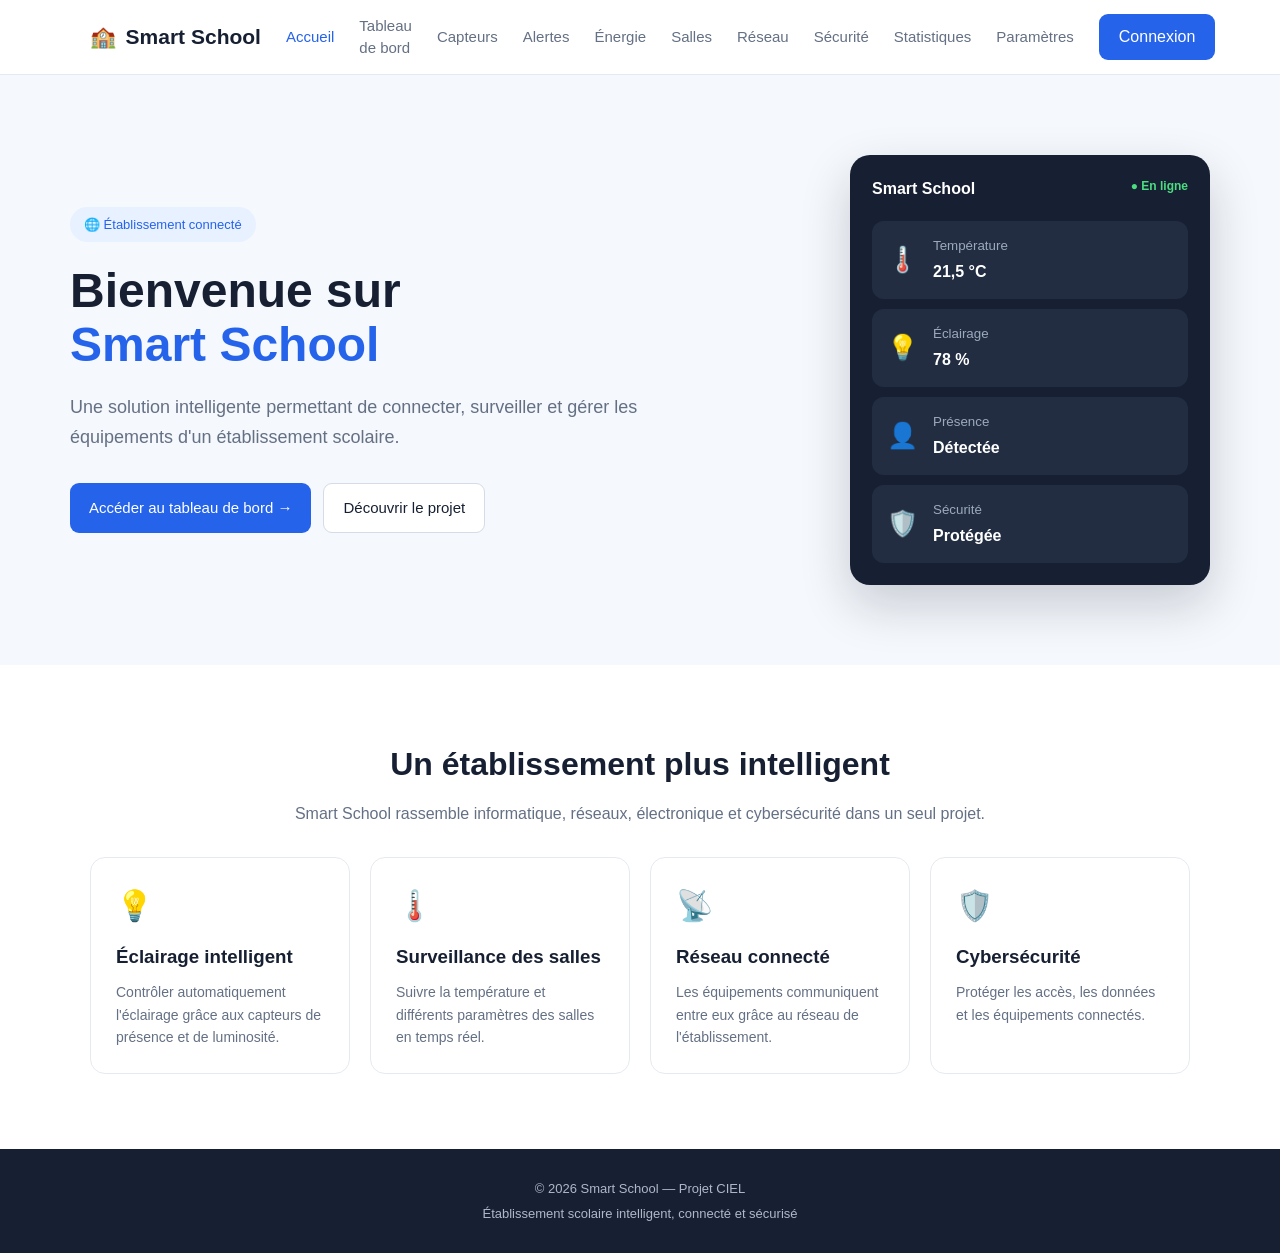
==== commit 711e852c: "Update index.html" ====
--- a/index.html
+++ b/index.html
@@ -30,6 +30,9 @@
             <a href="energie.html">Énergie</a>
             <a href="salles.html">Salles</a>
             <a href="reseau.html">Réseau</a>
+            <a href="securite.html">Sécurité</a>
+            <a href="statistiques.html">Statistiques</a>
+            <a href="parametres.html">Paramètres</a>
         </nav>
 
         <button class="login-btn" onclick="afficherConnexion()">
--- a/style.css
+++ b/style.css
@@ -2393,3 +2393,383 @@
         gap: 12px;
     }
 }
+/* Pages Sécurité, Statistiques et Paramètres */
+
+.page-container {
+    max-width: 1200px;
+    margin: auto;
+    padding: 55px 30px 75px;
+}
+
+.page-header {
+    margin-bottom: 35px;
+}
+
+.page-header h1 {
+    margin: 15px 0 12px;
+    color: #172033;
+    font-size: 42px;
+}
+
+.page-header p,
+.panel-description {
+    color: #647084;
+    font-size: 14px;
+    line-height: 1.6;
+}
+
+.page-header p {
+    max-width: 700px;
+    font-size: 16px;
+}
+
+.navbar {
+    min-height: 75px;
+    padding: 14px 7%;
+    background: white;
+    border-bottom: 1px solid #e5eaf1;
+    display: flex;
+    align-items: center;
+    justify-content: space-between;
+    gap: 25px;
+}
+
+.logo {
+    color: #172033;
+    font-size: 21px;
+    font-weight: bold;
+    text-decoration: none;
+    white-space: nowrap;
+}
+
+.nav-links {
+    display: flex;
+    flex-wrap: wrap;
+    align-items: center;
+    gap: 16px;
+}
+
+.nav-links a {
+    color: #647084;
+    font-size: 14px;
+    text-decoration: none;
+}
+
+.nav-links a:hover,
+.nav-links a.active {
+    color: #2563eb;
+}
+
+.panel-description {
+    margin: 7px 0 22px;
+}
+
+
+/* Sécurité */
+
+.security-cards {
+    display: grid;
+    grid-template-columns: repeat(3, 1fr);
+    gap: 20px;
+    margin-bottom: 25px;
+}
+
+.security-card,
+.statistics-card {
+    padding: 23px;
+    background: white;
+    border: 1px solid #e5eaf1;
+    border-radius: 15px;
+    box-shadow: 0 5px 18px rgba(23, 32, 51, 0.05);
+}
+
+.security-card > span,
+.statistics-card > span {
+    display: block;
+    margin-bottom: 13px;
+    font-size: 27px;
+}
+
+.security-card h2,
+.statistics-card h2 {
+    margin-bottom: 9px;
+    font-size: 16px;
+}
+
+.security-value,
+.statistics-value {
+    margin-bottom: 6px;
+    color: #2563eb;
+    font-size: 24px;
+    font-weight: bold;
+}
+
+.security-card small,
+.statistics-card small {
+    color: #647084;
+}
+
+.security-panel,
+.statistics-panel,
+.settings-panel {
+    margin-bottom: 25px;
+    padding: 25px;
+    background: white;
+    border: 1px solid #e5eaf1;
+    border-radius: 16px;
+    box-shadow: 0 5px 18px rgba(23, 32, 51, 0.05);
+}
+
+.security-row,
+.settings-row,
+.settings-info-row {
+    display: flex;
+    justify-content: space-between;
+    align-items: center;
+    gap: 20px;
+    padding: 17px 0;
+    border-top: 1px solid #e5eaf1;
+}
+
+.security-row strong,
+.settings-row strong {
+    display: block;
+    margin-bottom: 5px;
+}
+
+.security-row small,
+.settings-row small {
+    display: block;
+    color: #647084;
+    font-size: 13px;
+}
+
+.security-status,
+.settings-label {
+    padding: 7px 11px;
+    border-radius: 20px;
+    font-size: 12px;
+    font-weight: bold;
+    white-space: nowrap;
+}
+
+.status-on {
+    background: #dcfce7;
+    color: #15803d;
+}
+
+.status-neutral,
+.settings-label {
+    background: #e8f1ff;
+    color: #2563eb;
+}
+
+.security-warning,
+.statistics-note,
+.settings-note {
+    display: flex;
+    align-items: flex-start;
+    gap: 13px;
+    padding: 18px;
+    background: #eff6ff;
+    border: 1px solid #bfdbfe;
+    border-radius: 13px;
+    color: #475569;
+}
+
+.security-warning > span,
+.statistics-note > span,
+.settings-note > span {
+    font-size: 21px;
+}
+
+.security-warning h2 {
+    margin-bottom: 6px;
+    color: #1e40af;
+    font-size: 16px;
+}
+
+.security-warning p,
+.statistics-note p,
+.settings-note p {
+    font-size: 14px;
+    line-height: 1.6;
+}
+
+
+/* Statistiques */
+
+.statistics-cards {
+    display: grid;
+    grid-template-columns: repeat(4, 1fr);
+    gap: 18px;
+    margin-bottom: 25px;
+}
+
+.statistics-bars {
+    display: flex;
+    flex-direction: column;
+    gap: 18px;
+}
+
+.statistics-bar-item {
+    display: grid;
+    grid-template-columns: 90px 1fr 50px;
+    align-items: center;
+    gap: 14px;
+    color: #475569;
+    font-size: 14px;
+}
+
+.statistics-bar-item strong {
+    color: #172033;
+    text-align: right;
+}
+
+.statistics-bar-background {
+    height: 12px;
+    overflow: hidden;
+    background: #e8edf4;
+    border-radius: 20px;
+}
+
+.statistics-bar-fill {
+    height: 100%;
+    background: #2563eb;
+    border-radius: 20px;
+}
+
+
+/* Paramètres */
+
+.settings-row input,
+.settings-row select {
+    max-width: 260px;
+    width: 100%;
+    padding: 10px 12px;
+    border: 1px solid #d5dce7;
+    border-radius: 8px;
+    background: white;
+    color: #172033;
+    font: inherit;
+}
+
+.settings-row input:focus,
+.settings-row select:focus {
+    outline: 2px solid #bfdbfe;
+    border-color: #2563eb;
+}
+
+.settings-info-row span {
+    color: #647084;
+}
+
+.settings-info-row strong {
+    color: #172033;
+    text-align: right;
+}
+
+
+/* Interrupteur visuel */
+
+.settings-switch {
+    position: relative;
+    display: inline-block;
+    width: 46px;
+    min-width: 46px;
+    height: 25px;
+}
+
+.settings-switch input {
+    width: 0;
+    height: 0;
+    opacity: 0;
+}
+
+.settings-switch span {
+    position: absolute;
+    inset: 0;
+    background: #cbd5e1;
+    border-radius: 20px;
+    cursor: pointer;
+    transition: 0.2s;
+}
+
+.settings-switch span::before {
+    content: "";
+    position: absolute;
+    left: 3px;
+    bottom: 3px;
+    width: 19px;
+    height: 19px;
+    background: white;
+    border-radius: 50%;
+    transition: 0.2s;
+}
+
+.settings-switch input:checked + span {
+    background: #2563eb;
+}
+
+.settings-switch input:checked + span::before {
+    transform: translateX(21px);
+}
+
+
+/* Adaptation aux écrans */
+
+@media (max-width: 950px) {
+    .navbar {
+        align-items: flex-start;
+        flex-direction: column;
+    }
+
+    .security-cards,
+    .statistics-cards {
+        grid-template-columns: repeat(2, 1fr);
+    }
+}
+
+@media (max-width: 600px) {
+    .page-container {
+        padding: 40px 18px 55px;
+    }
+
+    .page-header h1 {
+        font-size: 34px;
+    }
+
+    .security-cards,
+    .statistics-cards {
+        grid-template-columns: 1fr;
+    }
+
+    .security-panel,
+    .statistics-panel,
+    .settings-panel {
+        padding: 18px;
+    }
+
+    .security-row,
+    .settings-row,
+    .settings-info-row {
+        align-items: flex-start;
+        flex-direction: column;
+        gap: 10px;
+    }
+
+    .settings-row input,
+    .settings-row select {
+        max-width: none;
+    }
+
+    .statistics-bar-item {
+        grid-template-columns: 65px 1fr 42px;
+        gap: 8px;
+        font-size: 12px;
+    }
+
+    .nav-links {
+        gap: 12px;
+    }
+}
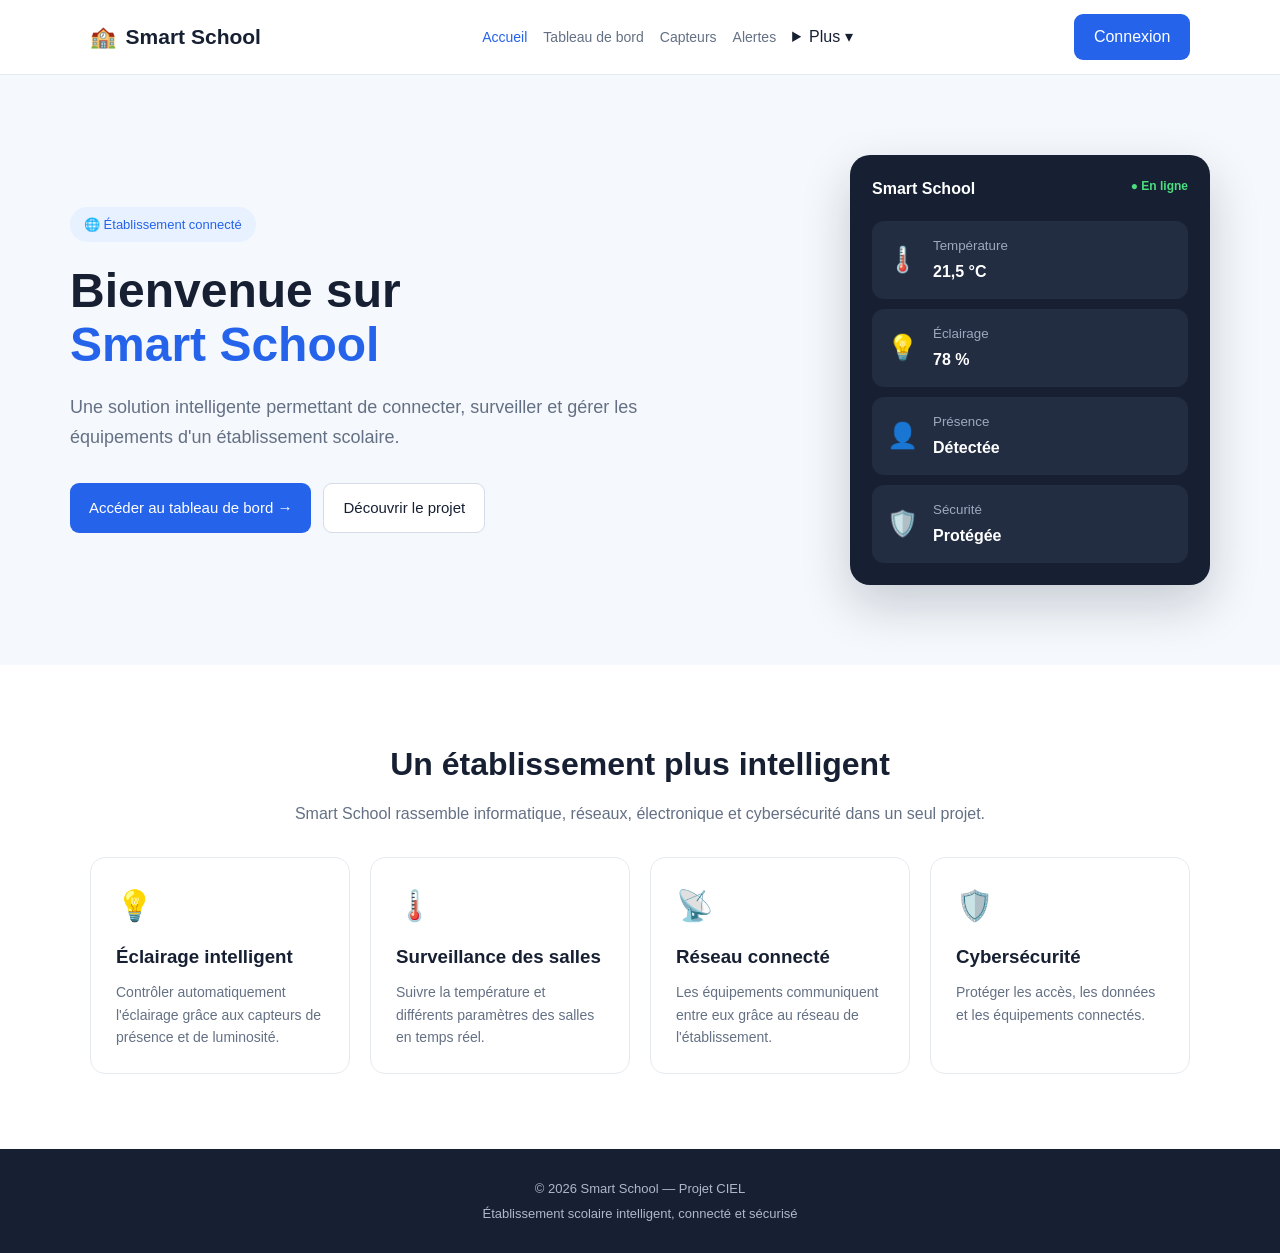
==== commit d10d19b8: "Update index.html" ====
--- a/index.html
+++ b/index.html
@@ -12,27 +12,31 @@
 
 <body>
 
-    <!-- ================================
-         BARRE DE NAVIGATION
-    ================================= -->
-
+    <!-- BARRE DE NAVIGATION -->
     <header class="navbar">
 
         <div class="logo">
             🏫 <span>Smart School</span>
         </div>
 
-        <nav>
+        <nav class="nav-links">
             <a href="#accueil" class="nav-link active">Accueil</a>
             <a href="#dashboard" class="nav-link">Tableau de bord</a>
             <a href="#capteurs" class="nav-link">Capteurs</a>
             <a href="#alertes" class="nav-link">Alertes</a>
-            <a href="energie.html">Énergie</a>
-            <a href="salles.html">Salles</a>
-            <a href="reseau.html">Réseau</a>
-            <a href="securite.html">Sécurité</a>
-            <a href="statistiques.html">Statistiques</a>
-            <a href="parametres.html">Paramètres</a>
+
+            <details class="nav-more">
+                <summary>Plus ▾</summary>
+
+                <div class="nav-dropdown">
+                    <a href="energie.html">Énergie</a>
+                    <a href="salles.html">Salles</a>
+                    <a href="reseau.html">Réseau</a>
+                    <a href="securite.html">Sécurité</a>
+                    <a href="statistiques.html">Statistiques</a>
+                    <a href="parametres.html">Paramètres</a>
+                </div>
+            </details>
         </nav>
 
         <button class="login-btn" onclick="afficherConnexion()">
@@ -42,17 +46,10 @@
     </header>
 
 
-    <!-- ================================
-         CONTENU PRINCIPAL
-    ================================= -->
-
+    <!-- CONTENU PRINCIPAL -->
     <main>
 
-
-        <!-- =================================
-             ACCUEIL
-        ================================== -->
-
+        <!-- ACCUEIL -->
         <section id="accueil" class="page-section active-section">
 
             <section class="hero">
@@ -93,75 +90,43 @@
 
 
                 <!-- Aperçu du système -->
-
                 <div class="dashboard-preview">
 
                     <div class="preview-header">
-
-                        <span>
-                            Smart School
-                        </span>
-
-                        <span class="online">
-                            ● En ligne
-                        </span>
-
-                    </div>
-
+                        <span>Smart School</span>
+                        <span class="online">● En ligne</span>
+                    </div>
 
                     <div class="preview-card">
-
                         <span>🌡️</span>
-
                         <div>
                             <small>Température</small>
-                            <strong id="accueilTemperature">
-                                21,5 °C
-                            </strong>
-                        </div>
-
-                    </div>
-
+                            <strong id="accueilTemperature">21,5 °C</strong>
+                        </div>
+                    </div>
 
                     <div class="preview-card">
-
                         <span>💡</span>
-
                         <div>
                             <small>Éclairage</small>
-                            <strong id="accueilEclairage">
-                                78 %
-                            </strong>
-                        </div>
-
-                    </div>
-
+                            <strong id="accueilEclairage">78 %</strong>
+                        </div>
+                    </div>
 
                     <div class="preview-card">
-
                         <span>👤</span>
-
                         <div>
                             <small>Présence</small>
-                            <strong>
-                                Détectée
-                            </strong>
-                        </div>
-
-                    </div>
-
+                            <strong>Détectée</strong>
+                        </div>
+                    </div>
 
                     <div class="preview-card">
-
                         <span>🛡️</span>
-
                         <div>
                             <small>Sécurité</small>
-                            <strong>
-                                Protégée
-                            </strong>
-                        </div>
-
+                            <strong>Protégée</strong>
+                        </div>
                     </div>
 
                 </div>
@@ -170,90 +135,51 @@
 
 
             <!-- Fonctionnalités -->
-
             <section class="features">
 
-                <h2>
-                    Un établissement plus intelligent
-                </h2>
+                <h2>Un établissement plus intelligent</h2>
 
                 <p class="section-description">
                     Smart School rassemble informatique, réseaux,
                     électronique et cybersécurité dans un seul projet.
                 </p>
 
-
                 <div class="feature-grid">
 
                     <article class="feature">
-
-                        <div class="icon">
-                            💡
-                        </div>
-
-                        <h3>
-                            Éclairage intelligent
-                        </h3>
-
+                        <div class="icon">💡</div>
+                        <h3>Éclairage intelligent</h3>
                         <p>
                             Contrôler automatiquement l'éclairage
                             grâce aux capteurs de présence et de luminosité.
                         </p>
-
                     </article>
 
-
                     <article class="feature">
-
-                        <div class="icon">
-                            🌡️
-                        </div>
-
-                        <h3>
-                            Surveillance des salles
-                        </h3>
-
+                        <div class="icon">🌡️</div>
+                        <h3>Surveillance des salles</h3>
                         <p>
                             Suivre la température et différents paramètres
                             des salles en temps réel.
                         </p>
-
                     </article>
 
-
                     <article class="feature">
-
-                        <div class="icon">
-                            📡
-                        </div>
-
-                        <h3>
-                            Réseau connecté
-                        </h3>
-
+                        <div class="icon">📡</div>
+                        <h3>Réseau connecté</h3>
                         <p>
                             Les équipements communiquent entre eux
                             grâce au réseau de l'établissement.
                         </p>
-
                     </article>
 
-
                     <article class="feature">
-
-                        <div class="icon">
-                            🛡️
-                        </div>
-
-                        <h3>
-                            Cybersécurité
-                        </h3>
-
+                        <div class="icon">🛡️</div>
+                        <h3>Cybersécurité</h3>
                         <p>
                             Protéger les accès, les données et les
                             équipements connectés.
                         </p>
-
                     </article>
 
                 </div>
@@ -263,274 +189,119 @@
         </section>
 
 
-        <!-- =================================
-             TABLEAU DE BORD
-        ================================== -->
-
+        <!-- TABLEAU DE BORD -->
         <section id="dashboard" class="page-section">
 
             <div class="page-header">
-
-                <span class="badge">
-                    📊 Supervision
-                </span>
-
-                <h1>
-                    Tableau de bord
-                </h1>
-
+                <span class="badge">📊 Supervision</span>
+                <h1>Tableau de bord</h1>
                 <p>
                     Visualisez l'état général de l'établissement
                     et de ses équipements connectés.
                 </p>
-
-            </div>
-
+            </div>
 
             <div class="system-status">
-
                 <span class="status-dot"></span>
-
                 <div>
-                    <strong>
-                        Système opérationnel
-                    </strong>
-
-                    <small>
-                        Tous les systèmes fonctionnent normalement.
-                    </small>
-                </div>
-
+                    <strong>Système opérationnel</strong>
+                    <small>Tous les systèmes fonctionnent normalement.</small>
+                </div>
             </div>
 
 
             <!-- Cartes -->
-
             <div class="dashboard-cards">
 
                 <article class="dashboard-card">
-
-                    <div class="card-icon">
-                        🌡️
-                    </div>
-
-                    <div>
-                        <small>
-                            Température moyenne
-                        </small>
-
-                        <strong id="temperature">
-                            21,5 °C
-                        </strong>
-                    </div>
-
-                    <span class="card-status">
-                        Normal
-                    </span>
-
-                </article>
-
+                    <div class="card-icon">🌡️</div>
+                    <div>
+                        <small>Température moyenne</small>
+                        <strong id="temperature">21,5 °C</strong>
+                    </div>
+                    <span class="card-status">Normal</span>
+                </article>
 
                 <article class="dashboard-card">
-
-                    <div class="card-icon">
-                        💡
-                    </div>
-
-                    <div>
-                        <small>
-                            Éclairage
-                        </small>
-
-                        <strong id="eclairage">
-                            78 %
-                        </strong>
-                    </div>
-
-                    <span class="card-status">
-                        Actif
-                    </span>
-
-                </article>
-
+                    <div class="card-icon">💡</div>
+                    <div>
+                        <small>Éclairage</small>
+                        <strong id="eclairage">78 %</strong>
+                    </div>
+                    <span class="card-status">Actif</span>
+                </article>
 
                 <article class="dashboard-card">
-
-                    <div class="card-icon">
-                        👤
-                    </div>
-
-                    <div>
-                        <small>
-                            Présence
-                        </small>
-
-                        <strong id="presence">
-                            12
-                        </strong>
-                    </div>
-
-                    <span class="card-status">
-                        Détectée
-                    </span>
-
-                </article>
-
+                    <div class="card-icon">👤</div>
+                    <div>
+                        <small>Présence</small>
+                        <strong id="presence">12</strong>
+                    </div>
+                    <span class="card-status">Détectée</span>
+                </article>
 
                 <article class="dashboard-card">
-
-                    <div class="card-icon">
-                        📡
-                    </div>
-
-                    <div>
-                        <small>
-                            Réseau
-                        </small>
-
-                        <strong id="reseau">
-                            100 %
-                        </strong>
-                    </div>
-
-                    <span class="card-status">
-                        Connecté
-                    </span>
-
+                    <div class="card-icon">📡</div>
+                    <div>
+                        <small>Réseau</small>
+                        <strong id="reseau">100 %</strong>
+                    </div>
+                    <span class="card-status">Connecté</span>
                 </article>
 
             </div>
 
 
             <!-- Salles -->
-
             <div class="content-section">
 
-                <h2>
-                    État des salles
-                </h2>
+                <h2>État des salles</h2>
 
                 <p class="section-description">
                     Consultez rapidement l'état des différentes zones
                     de l'établissement.
                 </p>
 
-
                 <div class="rooms-grid">
 
                     <article class="room-card">
-
                         <div class="room-top">
-                            <span class="room-icon">
-                                💻
-                            </span>
-
-                            <span class="room-online">
-                                ● En ligne
-                            </span>
-                        </div>
-
-                        <h3>
-                            Salle CIEL
-                        </h3>
-
-                        <p>
-                            Température :
-                            <strong>21,8 °C</strong>
-                        </p>
-
-                        <p>
-                            Éclairage :
-                            <strong>76 %</strong>
-                        </p>
-
+                            <span class="room-icon">💻</span>
+                            <span class="room-online">● En ligne</span>
+                        </div>
+                        <h3>Salle CIEL</h3>
+                        <p>Température : <strong>21,8 °C</strong></p>
+                        <p>Éclairage : <strong>76 %</strong></p>
                     </article>
 
-
                     <article class="room-card">
-
                         <div class="room-top">
-                            <span class="room-icon">
-                                🖥️
-                            </span>
-
-                            <span class="room-online">
-                                ● En ligne
-                            </span>
-                        </div>
-
-                        <h3>
-                            Salle informatique
-                        </h3>
-
-                        <p>
-                            Température :
-                            <strong>22,1 °C</strong>
-                        </p>
-
-                        <p>
-                            Présence :
-                            <strong>Détectée</strong>
-                        </p>
-
+                            <span class="room-icon">🖥️</span>
+                            <span class="room-online">● En ligne</span>
+                        </div>
+                        <h3>Salle informatique</h3>
+                        <p>Température : <strong>22,1 °C</strong></p>
+                        <p>Présence : <strong>Détectée</strong></p>
                     </article>
 
-
                     <article class="room-card">
-
                         <div class="room-top">
-                            <span class="room-icon">
-                                🔧
-                            </span>
-
-                            <span class="room-online">
-                                ● En ligne
-                            </span>
-                        </div>
-
-                        <h3>
-                            Atelier
-                        </h3>
-
-                        <p>
-                            Qualité de l'air :
-                            <strong>Bonne</strong>
-                        </p>
-
-                        <p>
-                            Éclairage :
-                            <strong>65 %</strong>
-                        </p>
-
+                            <span class="room-icon">🔧</span>
+                            <span class="room-online">● En ligne</span>
+                        </div>
+                        <h3>Atelier</h3>
+                        <p>Qualité de l'air : <strong>Bonne</strong></p>
+                        <p>Éclairage : <strong>65 %</strong></p>
                     </article>
 
-
                     <article class="room-card">
-
                         <div class="room-top">
-                            <span class="room-icon">
-                                🏢
-                            </span>
-
-                            <span class="room-online">
-                                ● En ligne
-                            </span>
-                        </div>
-
-                        <h3>
-                            Administration
-                        </h3>
-
-                        <p>
-                            Porte :
-                            <strong>Fermée</strong>
-                        </p>
-
-                        <p>
-                            Réseau :
-                            <strong>Connecté</strong>
-                        </p>
-
+                            <span class="room-icon">🏢</span>
+                            <span class="room-online">● En ligne</span>
+                        </div>
+                        <h3>Administration</h3>
+                        <p>Porte : <strong>Fermée</strong></p>
+                        <p>Réseau : <strong>Connecté</strong></p>
                     </article>
 
                 </div>
@@ -539,113 +310,62 @@
 
 
             <!-- Accès rapides -->
-
             <div class="content-section">
 
-                <h2>
-                    Accès rapides
-                </h2>
+                <h2>Accès rapides</h2>
 
                 <p class="section-description">
                     Accédez aux différents modules de Smart School.
                 </p>
 
-
                 <div class="quick-grid">
 
-                    <button
-                        class="quick-card"
-                        onclick="afficherSection('capteurs')">
-
+                    <button class="quick-card" onclick="afficherSection('capteurs')">
                         <span>📡</span>
-
                         <div>
                             <h3>Capteurs</h3>
-                            <p>
-                                Voir les données des capteurs
-                            </p>
-                        </div>
-
+                            <p>Voir les données des capteurs</p>
+                        </div>
                     </button>
 
-
-                    <button
-                        class="quick-card"
-                        onclick="afficherSection('energie')">
-
+                    <button class="quick-card" onclick="window.location.href='energie.html'">
                         <span>⚡</span>
-
                         <div>
                             <h3>Énergie</h3>
-                            <p>
-                                Suivre la consommation
-                            </p>
-                        </div>
-
+                            <p>Suivre la consommation</p>
+                        </div>
                     </button>
 
-
-                    <button
-                        class="quick-card"
-                        onclick="afficherSection('reseau')">
-
+                    <button class="quick-card" onclick="window.location.href='reseau.html'">
                         <span>🌐</span>
-
                         <div>
                             <h3>Réseau</h3>
-                            <p>
-                                Surveiller le réseau
-                            </p>
-                        </div>
-
+                            <p>Surveiller le réseau</p>
+                        </div>
                     </button>
 
-
-                    <button
-                        class="quick-card"
-                        onclick="afficherSection('securite')">
-
+                    <button class="quick-card" onclick="window.location.href='securite.html'">
                         <span>🛡️</span>
-
                         <div>
                             <h3>Sécurité</h3>
-                            <p>
-                                État de la sécurité
-                            </p>
-                        </div>
-
+                            <p>État de la sécurité</p>
+                        </div>
                     </button>
 
-
-                    <button
-                        class="quick-card"
-                        onclick="afficherSection('statistiques')">
-
+                    <button class="quick-card" onclick="window.location.href='statistiques.html'">
                         <span>📈</span>
-
                         <div>
                             <h3>Statistiques</h3>
-                            <p>
-                                Consulter les statistiques
-                            </p>
-                        </div>
-
+                            <p>Consulter les statistiques</p>
+                        </div>
                     </button>
 
-
-                    <button
-                        class="quick-card"
-                        onclick="afficherSection('alertes')">
-
+                    <button class="quick-card" onclick="afficherSection('alertes')">
                         <span>🚨</span>
-
                         <div>
                             <h3>Alertes</h3>
-                            <p>
-                                Voir les alertes
-                            </p>
-                        </div>
-
+                            <p>Voir les alertes</p>
+                        </div>
                     </button>
 
                 </div>
@@ -655,404 +375,173 @@
         </section>
 
 
-        <!-- =================================
-             CAPTEURS
-        ================================== -->
-
+        <!-- CAPTEURS -->
         <section id="capteurs" class="page-section">
 
             <div class="page-header">
-
-                <span class="badge">
-                    📡 Surveillance
-                </span>
-
-                <h1>
-                    Capteurs
-                </h1>
-
+                <span class="badge">📡 Surveillance</span>
+                <h1>Capteurs</h1>
                 <p>
                     Consultez les informations envoyées par les
                     différents capteurs de l'établissement.
                 </p>
-
-            </div>
-
+            </div>
 
             <div class="sensor-summary">
-
-                <article>
-                    <strong>20</strong>
-                    <span>Capteurs installés</span>
-                </article>
-
-                <article>
-                    <strong>18</strong>
-                    <span>Capteurs actifs</span>
-                </article>
-
-                <article>
-                    <strong>2</strong>
-                    <span>À surveiller</span>
-                </article>
-
-                <article>
-                    <strong>0</strong>
-                    <span>Hors ligne</span>
-                </article>
-
-            </div>
-
+                <article><strong>20</strong><span>Capteurs installés</span></article>
+                <article><strong>18</strong><span>Capteurs actifs</span></article>
+                <article><strong>2</strong><span>À surveiller</span></article>
+                <article><strong>0</strong><span>Hors ligne</span></article>
+            </div>
 
             <div class="sensor-grid">
 
                 <article class="sensor-card">
-
-                    <span class="sensor-icon">
-                        🌡️
-                    </span>
-
-                    <div>
-                        <h3>
-                            Température
-                        </h3>
-
-                        <p>
-                            Salle CIEL • ESP32-01
-                        </p>
-
-                        <strong id="capteurTemperature">
-                            21,8 °C
-                        </strong>
-                    </div>
-
-                    <span class="sensor-active">
-                        Actif
-                    </span>
-
-                </article>
-
+                    <span class="sensor-icon">🌡️</span>
+                    <div>
+                        <h3>Température</h3>
+                        <p>Salle CIEL • ESP32-01</p>
+                        <strong id="capteurTemperature">21,8 °C</strong>
+                    </div>
+                    <span class="sensor-active">Actif</span>
+                </article>
 
                 <article class="sensor-card">
-
-                    <span class="sensor-icon">
-                        💡
-                    </span>
-
-                    <div>
-                        <h3>
-                            Luminosité
-                        </h3>
-
-                        <p>
-                            Salle CIEL • ESP32-01
-                        </p>
-
-                        <strong id="luminosite">
-                            76 %
-                        </strong>
-                    </div>
-
-                    <span class="sensor-active">
-                        Actif
-                    </span>
-
-                </article>
-
+                    <span class="sensor-icon">💡</span>
+                    <div>
+                        <h3>Luminosité</h3>
+                        <p>Salle CIEL • ESP32-01</p>
+                        <strong id="luminosite">76 %</strong>
+                    </div>
+                    <span class="sensor-active">Actif</span>
+                </article>
 
                 <article class="sensor-card">
-
-                    <span class="sensor-icon">
-                        👤
-                    </span>
-
-                    <div>
-                        <h3>
-                            Présence
-                        </h3>
-
-                        <p>
-                            Salle informatique • ESP32-02
-                        </p>
-
-                        <strong>
-                            Présence détectée
-                        </strong>
-                    </div>
-
-                    <span class="sensor-active">
-                        Actif
-                    </span>
-
-                </article>
-
+                    <span class="sensor-icon">👤</span>
+                    <div>
+                        <h3>Présence</h3>
+                        <p>Salle informatique • ESP32-02</p>
+                        <strong>Présence détectée</strong>
+                    </div>
+                    <span class="sensor-active">Actif</span>
+                </article>
 
                 <article class="sensor-card">
-
-                    <span class="sensor-icon">
-                        🚪
-                    </span>
-
-                    <div>
-                        <h3>
-                            Ouverture
-                        </h3>
-
-                        <p>
-                            Administration • ESP32-03
-                        </p>
-
-                        <strong>
-                            Porte fermée
-                        </strong>
-                    </div>
-
-                    <span class="sensor-active">
-                        Actif
-                    </span>
-
-                </article>
-
+                    <span class="sensor-icon">🚪</span>
+                    <div>
+                        <h3>Ouverture</h3>
+                        <p>Administration • ESP32-03</p>
+                        <strong>Porte fermée</strong>
+                    </div>
+                    <span class="sensor-active">Actif</span>
+                </article>
 
                 <article class="sensor-card">
-
-                    <span class="sensor-icon">
-                        🌬️
-                    </span>
-
-                    <div>
-                        <h3>
-                            Qualité de l'air
-                        </h3>
-
-                        <p>
-                            Atelier • ESP32-04
-                        </p>
-
-                        <strong>
-                            Bonne
-                        </strong>
-                    </div>
-
-                    <span class="sensor-warning">
-                        Attention
-                    </span>
-
-                </article>
-
-            </div>
-
-        </section>
-
-
-        <!-- =================================
-             ALERTES
-        ================================== -->
-
+                    <span class="sensor-icon">🌬️</span>
+                    <div>
+                        <h3>Qualité de l'air</h3>
+                        <p>Atelier • ESP32-04</p>
+                        <strong>Bonne</strong>
+                    </div>
+                    <span class="sensor-warning">Attention</span>
+                </article>
+
+            </div>
+
+        </section>
+
+
+        <!-- ALERTES -->
         <section id="alertes" class="page-section">
 
             <div class="page-header">
-
-                <span class="badge">
-                    🚨 Surveillance
-                </span>
-
-                <h1>
-                    Alertes
-                </h1>
-
+                <span class="badge">🚨 Surveillance</span>
+                <h1>Alertes</h1>
                 <p>
                     Retrouvez les événements et alertes détectés
                     par le système Smart School.
                 </p>
-
-            </div>
-
+            </div>
 
             <div class="alerts-list">
 
                 <article class="alert-card warning">
-
-                    <span>
-                        ⚠️
-                    </span>
-
-                    <div>
-                        <h3>
-                            Qualité de l'air à surveiller
-                        </h3>
-
-                        <p>
-                            Une valeur inhabituelle a été détectée
-                            dans l'atelier.
-                        </p>
-
-                        <small>
-                            Aujourd'hui • 14:32
-                        </small>
-                    </div>
-
-                </article>
-
+                    <span>⚠️</span>
+                    <div>
+                        <h3>Qualité de l'air à surveiller</h3>
+                        <p>Une valeur inhabituelle a été détectée dans l'atelier.</p>
+                        <small>Aujourd'hui • 14:32</small>
+                    </div>
+                </article>
 
                 <article class="alert-card success">
-
-                    <span>
-                        ✅
-                    </span>
-
-                    <div>
-                        <h3>
-                            Système opérationnel
-                        </h3>
-
-                        <p>
-                            Tous les équipements connectés répondent
-                            correctement.
-                        </p>
-
-                        <small>
-                            Aujourd'hui • 14:15
-                        </small>
-                    </div>
-
-                </article>
-
+                    <span>✅</span>
+                    <div>
+                        <h3>Système opérationnel</h3>
+                        <p>Tous les équipements connectés répondent correctement.</p>
+                        <small>Aujourd'hui • 14:15</small>
+                    </div>
+                </article>
 
                 <article class="alert-card info">
-
-                    <span>
-                        📡
-                    </span>
-
-                    <div>
-                        <h3>
-                            Synchronisation effectuée
-                        </h3>
-
-                        <p>
-                            Les données des ESP32 ont été actualisées.
-                        </p>
-
-                        <small>
-                            Aujourd'hui • 14:00
-                        </small>
-                    </div>
-
-                </article>
-
-            </div>
-
-        </section>
-
-
-        <!-- =================================
-             ÉNERGIE
-        ================================== -->
-
+                    <span>📡</span>
+                    <div>
+                        <h3>Synchronisation effectuée</h3>
+                        <p>Les données des ESP32 ont été actualisées.</p>
+                        <small>Aujourd'hui • 14:00</small>
+                    </div>
+                </article>
+
+            </div>
+
+        </section>
+
+
+        <!-- ÉNERGIE -->
         <section id="energie" class="page-section">
 
             <div class="page-header">
-
-                <span class="badge">
-                    ⚡ Gestion énergétique
-                </span>
-
-                <h1>
-                    Énergie
-                </h1>
-
-                <p>
-                    Suivez la consommation énergétique de
-                    l'établissement.
-                </p>
-
-            </div>
-
+                <span class="badge">⚡ Gestion énergétique</span>
+                <h1>Énergie</h1>
+                <p>Suivez la consommation énergétique de l'établissement.</p>
+            </div>
 
             <div class="energy-grid">
-
                 <article class="energy-card">
-
-                    <span>
-                        💡
-                    </span>
-
-                    <small>
-                        Éclairage
-                    </small>
-
-                    <strong>
-                        78 %
-                    </strong>
-
-                </article>
-
+                    <span>💡</span>
+                    <small>Éclairage</small>
+                    <strong>78 %</strong>
+                </article>
 
                 <article class="energy-card">
-
-                    <span>
-                        ⚡
-                    </span>
-
-                    <small>
-                        Consommation actuelle
-                    </small>
-
-                    <strong>
-                        4,8 kW
-                    </strong>
-
-                </article>
-
+                    <span>⚡</span>
+                    <small>Consommation actuelle</small>
+                    <strong>4,8 kW</strong>
+                </article>
 
                 <article class="energy-card">
-
-                    <span>
-                        🌱
-                    </span>
-
-                    <small>
-                        Économie estimée
-                    </small>
-
-                    <strong>
-                        18 %
-                    </strong>
-
-                </article>
-
-            </div>
-
-        </section>
-
-
-        <!-- =================================
-             RÉSEAU
-        ================================== -->
-
+                    <span>🌱</span>
+                    <small>Économie estimée</small>
+                    <strong>18 %</strong>
+                </article>
+            </div>
+
+        </section>
+
+
+        <!-- RÉSEAU -->
         <section id="reseau" class="page-section">
 
             <div class="page-header">
-
-                <span class="badge">
-                    🌐 Infrastructure réseau
-                </span>
-
-                <h1>
-                    Réseau
-                </h1>
-
+                <span class="badge">🌐 Infrastructure réseau</span>
+                <h1>Réseau</h1>
                 <p>
                     Surveillez les équipements et les connexions
                     du réseau Smart School.
                 </p>
-
-            </div>
-
+            </div>
 
             <div class="network-grid">
-
                 <article class="network-card">
                     <span>📡</span>
                     <strong>4</strong>
@@ -1070,228 +559,118 @@
                     <strong>Wi-Fi</strong>
                     <small>Connexion active</small>
                 </article>
-
-            </div>
-
-        </section>
-
-
-        <!-- =================================
-             SÉCURITÉ
-        ================================== -->
-
+            </div>
+
+        </section>
+
+
+        <!-- SÉCURITÉ -->
         <section id="securite" class="page-section">
 
             <div class="page-header">
-
-                <span class="badge">
-                    🛡️ Cybersécurité
-                </span>
-
-                <h1>
-                    Sécurité
-                </h1>
-
+                <span class="badge">🛡️ Cybersécurité</span>
+                <h1>Sécurité</h1>
                 <p>
-                    Surveillez la sécurité des équipements et
-                    des accès au système.
-                </p>
-
-            </div>
-
+                    Surveillez la sécurité des équipements et des accès au système.
+                </p>
+            </div>
 
             <div class="security-card">
-
-                <span class="security-icon">
-                    🛡️
-                </span>
-
+                <span class="security-icon">🛡️</span>
                 <div>
-
-                    <h2>
-                        Système sécurisé
-                    </h2>
-
-                    <p>
-                        Aucun problème de sécurité détecté.
-                    </p>
-
+                    <h2>Système sécurisé</h2>
+                    <p>Aucun problème de sécurité détecté.</p>
                     <ul>
                         <li>Authentification active</li>
                         <li>Équipements surveillés</li>
                         <li>Réseau opérationnel</li>
                         <li>Journalisation active</li>
                     </ul>
-
-                </div>
-
-            </div>
-
-        </section>
-
-
-        <!-- =================================
-             STATISTIQUES
-        ================================== -->
-
+                </div>
+            </div>
+
+        </section>
+
+
+        <!-- STATISTIQUES -->
         <section id="statistiques" class="page-section">
 
             <div class="page-header">
-
-                <span class="badge">
-                    📈 Analyse
-                </span>
-
-                <h1>
-                    Statistiques
-                </h1>
-
-                <p>
-                    Analysez les principales données de
-                    Smart School.
-                </p>
-
-            </div>
-
+                <span class="badge">📈 Analyse</span>
+                <h1>Statistiques</h1>
+                <p>Analysez les principales données de Smart School.</p>
+            </div>
 
             <div class="statistics-list">
 
                 <div class="statistic">
-
-                    <div>
-                        <span>
-                            Éclairage moyen
-                        </span>
-
-                        <strong>
-                            78 %
-                        </strong>
-                    </div>
-
+                    <div>
+                        <span>Éclairage moyen</span>
+                        <strong>78 %</strong>
+                    </div>
                     <div class="progress">
                         <div style="width: 78%;"></div>
                     </div>
-
-                </div>
-
+                </div>
 
                 <div class="statistic">
-
-                    <div>
-                        <span>
-                            Disponibilité réseau
-                        </span>
-
-                        <strong>
-                            100 %
-                        </strong>
-                    </div>
-
+                    <div>
+                        <span>Disponibilité réseau</span>
+                        <strong>100 %</strong>
+                    </div>
                     <div class="progress">
                         <div style="width: 100%;"></div>
                     </div>
-
-                </div>
-
+                </div>
 
                 <div class="statistic">
-
-                    <div>
-                        <span>
-                            Capteurs actifs
-                        </span>
-
-                        <strong>
-                            90 %
-                        </strong>
-                    </div>
-
+                    <div>
+                        <span>Capteurs actifs</span>
+                        <strong>90 %</strong>
+                    </div>
                     <div class="progress">
                         <div style="width: 90%;"></div>
                     </div>
-
-                </div>
-
-            </div>
-
-        </section>
-
-
-        <!-- =================================
-             PRÉSENTATION DU PROJET
-        ================================== -->
-
+                </div>
+
+            </div>
+
+        </section>
+
+
+        <!-- PRÉSENTATION DU PROJET -->
         <section id="presentation" class="page-section">
 
             <div class="page-header">
-
-                <span class="badge">
-                    🎓 Projet CIEL
-                </span>
-
-                <h1>
-                    Présentation du projet
-                </h1>
-
+                <span class="badge">🎓 Projet CIEL</span>
+                <h1>Présentation du projet</h1>
                 <p>
-                    Smart School est un projet qui rassemble
-                    informatique, réseaux, électronique et
-                    cybersécurité.
-                </p>
-
-            </div>
-
+                    Smart School est un projet qui rassemble informatique,
+                    réseaux, électronique et cybersécurité.
+                </p>
+            </div>
 
             <div class="presentation-card">
-
-                <h2>
-                    Notre objectif
-                </h2>
-
+                <h2>Notre objectif</h2>
                 <p>
-                    Comment utiliser l'informatique, les réseaux
-                    et l'électronique pour rendre un établissement
-                    scolaire plus intelligent, plus économe en
-                    énergie et plus sécurisé ?
-                </p>
-
-
-                <h2>
-                    Le fonctionnement
-                </h2>
-
+                    Comment utiliser l'informatique, les réseaux et l'électronique
+                    pour rendre un établissement scolaire plus intelligent,
+                    plus économe en énergie et plus sécurisé ?
+                </p>
+
+                <h2>Le fonctionnement</h2>
                 <p>
-                    Des capteurs connectés à des ESP32 récupèrent
-                    différentes informations dans l'établissement.
-                    Ces données peuvent ensuite être affichées
-                    sur le tableau de bord Smart School.
-                </p>
-
+                    Des capteurs connectés à des ESP32 récupèrent différentes
+                    informations dans l'établissement. Ces données peuvent ensuite
+                    être affichées sur le tableau de bord Smart School.
+                </p>
 
                 <div class="project-grid">
-
-                    <div>
-                        💻
-                        <strong>Informatique</strong>
-                    </div>
-
-                    <div>
-                        🌐
-                        <strong>Réseaux</strong>
-                    </div>
-
-                    <div>
-                        🔌
-                        <strong>Électronique</strong>
-                    </div>
-
-                    <div>
-                        🛡️
-                        <strong>Cybersécurité</strong>
-                    </div>
-
-                </div>
-
+                    <div>💻 <strong>Informatique</strong></div>
+                    <div>🌐 <strong>Réseaux</strong></div>
+                    <div>🔌 <strong>Électronique</strong></div>
+                    <div>🛡️ <strong>Cybersécurité</strong></div>
+                </div>
             </div>
 
         </section>
@@ -1299,56 +678,23 @@
     </main>
 
 
-    <!-- ================================
-         FENÊTRE CONNEXION
-    ================================= -->
-
-    <div
-        id="connexion"
-        class="modal">
+    <!-- FENÊTRE CONNEXION -->
+    <div id="connexion" class="modal">
 
         <div class="modal-content">
-
-            <button
-                class="close-modal"
-                onclick="fermerConnexion()">
-                ×
-            </button>
-
-            <h2>
-                Connexion
-            </h2>
-
-            <p>
-                Cette fonctionnalité sera ajoutée
-                prochainement.
-            </p>
-
-            <button
-                class="primary-btn"
-                onclick="fermerConnexion()">
-                Fermer
-            </button>
-
+            <button class="close-modal" onclick="fermerConnexion()">×</button>
+            <h2>Connexion</h2>
+            <p>Cette fonctionnalité sera ajoutée prochainement.</p>
+            <button class="primary-btn" onclick="fermerConnexion()">Fermer</button>
         </div>
 
     </div>
 
 
-    <!-- ================================
-         PIED DE PAGE
-    ================================= -->
-
+    <!-- PIED DE PAGE -->
     <footer>
-
-        <p>
-            © 2026 Smart School — Projet CIEL
-        </p>
-
-        <p>
-            Établissement scolaire intelligent, connecté et sécurisé
-        </p>
-
+        <p>© 2026 Smart School — Projet CIEL</p>
+        <p>Établissement scolaire intelligent, connecté et sécurisé</p>
     </footer>
 
 
--- a/style.css
+++ b/style.css
@@ -2773,3 +2773,226 @@
         gap: 12px;
     }
 }
+/* =====================================================
+   PAGE DE CONNEXION
+   ===================================================== */
+
+.login-page {
+    min-height: 100vh;
+    display: flex;
+    flex-direction: column;
+}
+
+.login-page main {
+    flex: 1;
+}
+
+.login-container {
+    display: flex;
+    justify-content: center;
+    align-items: center;
+    padding: 55px 20px;
+}
+
+.login-card {
+    width: 100%;
+    max-width: 460px;
+    padding: 35px;
+    background: white;
+    border: 1px solid #e5eaf1;
+    border-radius: 18px;
+    box-shadow: 0 12px 35px rgba(23, 32, 51, 0.09);
+}
+
+.login-icon {
+    width: 58px;
+    height: 58px;
+    margin-bottom: 20px;
+    display: flex;
+    justify-content: center;
+    align-items: center;
+    background: #e8f1ff;
+    border-radius: 15px;
+    font-size: 28px;
+}
+
+.login-card h1 {
+    margin: 15px 0 8px;
+    color: #172033;
+    font-size: 32px;
+}
+
+.login-description {
+    margin-bottom: 25px;
+    color: #647084;
+    line-height: 1.6;
+}
+
+.login-form {
+    display: flex;
+    flex-direction: column;
+}
+
+.login-form > label {
+    margin: 14px 0 7px;
+    color: #172033;
+    font-size: 14px;
+    font-weight: bold;
+}
+
+.login-form > input {
+    width: 100%;
+    padding: 12px 13px;
+    border: 1px solid #d5dce7;
+    border-radius: 9px;
+    color: #172033;
+    font-size: 14px;
+}
+
+.login-form > input:focus {
+    outline: 2px solid #bfdbfe;
+    border-color: #2563eb;
+}
+
+.login-options {
+    display: flex;
+    align-items: center;
+    justify-content: space-between;
+    gap: 12px;
+    margin: 17px 0 20px;
+    font-size: 13px;
+}
+
+.remember-option {
+    display: flex;
+    align-items: center;
+    gap: 7px;
+    color: #647084;
+}
+
+.login-options a {
+    color: #2563eb;
+    text-decoration: none;
+}
+
+.login-options a:hover,
+.back-link:hover {
+    text-decoration: underline;
+}
+
+.login-submit {
+    width: 100%;
+    padding: 13px;
+    border: none;
+    border-radius: 9px;
+    background: #2563eb;
+    color: white;
+    font-size: 15px;
+    font-weight: bold;
+    cursor: pointer;
+    transition: 0.2s;
+}
+
+.login-submit:hover {
+    background: #1d4ed8;
+}
+
+.login-message {
+    min-height: 20px;
+    margin-top: 13px;
+    color: #2563eb;
+    font-size: 13px;
+    text-align: center;
+}
+
+.login-demo {
+    margin-top: 20px;
+    padding: 14px;
+    background: #f8fafc;
+    border: 1px solid #e5eaf1;
+    border-radius: 10px;
+}
+
+.login-demo strong {
+    display: block;
+    margin-bottom: 5px;
+    color: #172033;
+    font-size: 13px;
+}
+
+.login-demo p {
+    color: #647084;
+    font-size: 12px;
+    line-height: 1.5;
+}
+
+.back-link {
+    display: inline-block;
+    margin-top: 22px;
+    color: #2563eb;
+    font-size: 14px;
+    text-decoration: none;
+}
+
+@media (max-width: 600px) {
+    .login-container {
+        padding: 35px 16px;
+    }
+
+    .login-card {
+        padding: 25px 20px;
+    }
+}
+/* Bouton vers le code de l'ESP32 */
+
+.esp32-code-section {
+    display: flex;
+    align-items: center;
+    justify-content: space-between;
+    gap: 25px;
+    margin-top: 25px;
+    padding: 25px;
+    background: white;
+    border: 1px solid #e5eaf1;
+    border-radius: 16px;
+    box-shadow: 0 5px 18px rgba(23, 32, 51, 0.05);
+}
+
+.esp32-code-section h2 {
+    margin: 12px 0 8px;
+    color: #172033;
+}
+
+.esp32-code-section p {
+    color: #647084;
+    line-height: 1.6;
+}
+
+.esp32-code-link {
+    display: inline-block;
+    padding: 12px 18px;
+    background: #2563eb;
+    color: white;
+    border-radius: 9px;
+    font-size: 14px;
+    font-weight: bold;
+    text-decoration: none;
+    white-space: nowrap;
+    transition: 0.2s;
+}
+
+.esp32-code-link:hover {
+    background: #1d4ed8;
+    transform: translateY(-2px);
+}
+
+@media (max-width: 700px) {
+    .esp32-code-section {
+        align-items: flex-start;
+        flex-direction: column;
+    }
+
+    .esp32-code-link {
+        white-space: normal;
+    }
+}
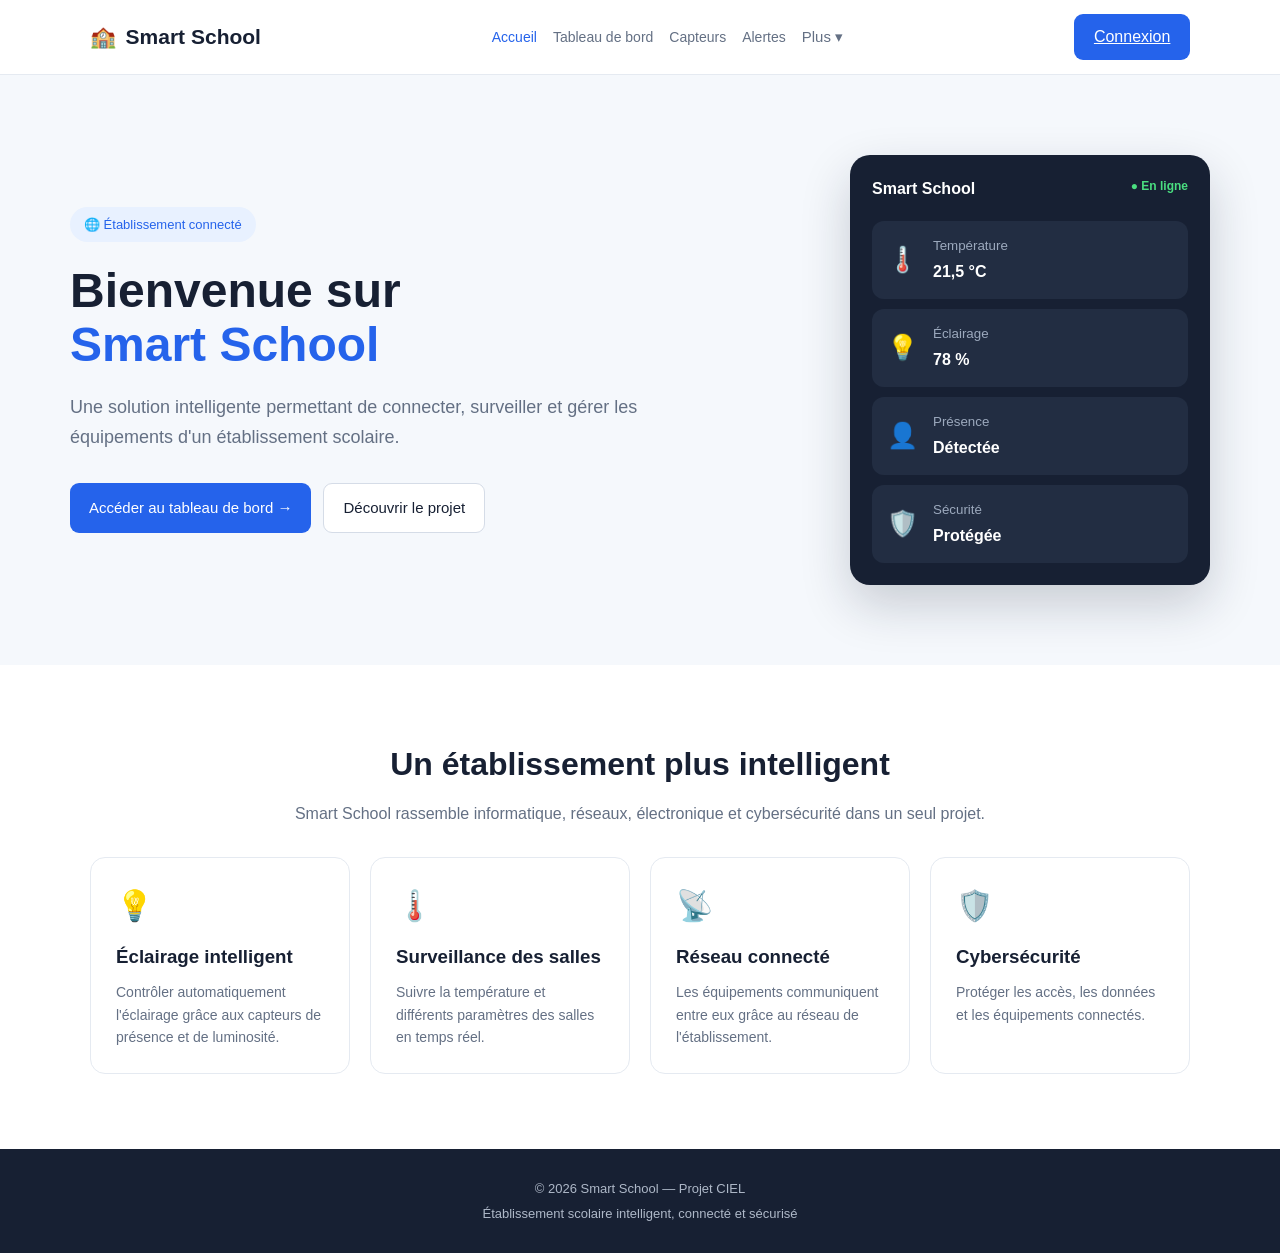
==== commit 461edbe2: "Update index.html" ====
--- a/index.html
+++ b/index.html
@@ -39,9 +39,7 @@
             </details>
         </nav>
 
-        <button class="login-btn" onclick="afficherConnexion()">
-            Connexion
-        </button>
+        <a class="login-btn" href="connexion.html">Connexion</a>
 
     </header>
 
@@ -210,7 +208,7 @@
             </div>
 
 
-            <!-- Cartes -->
+            <!-- Indicateurs principaux -->
             <div class="dashboard-cards">
 
                 <article class="dashboard-card">
@@ -252,7 +250,7 @@
             </div>
 
 
-            <!-- Salles -->
+            <!-- État des salles -->
             <div class="content-section">
 
                 <h2>État des salles</h2>
@@ -328,37 +326,37 @@
                         </div>
                     </button>
 
-                    <button class="quick-card" onclick="window.location.href='energie.html'">
+                    <a href="energie.html" class="quick-card">
                         <span>⚡</span>
                         <div>
                             <h3>Énergie</h3>
                             <p>Suivre la consommation</p>
                         </div>
-                    </button>
-
-                    <button class="quick-card" onclick="window.location.href='reseau.html'">
+                    </a>
+
+                    <a href="reseau.html" class="quick-card">
                         <span>🌐</span>
                         <div>
                             <h3>Réseau</h3>
                             <p>Surveiller le réseau</p>
                         </div>
-                    </button>
-
-                    <button class="quick-card" onclick="window.location.href='securite.html'">
+                    </a>
+
+                    <a href="securite.html" class="quick-card">
                         <span>🛡️</span>
                         <div>
                             <h3>Sécurité</h3>
                             <p>État de la sécurité</p>
                         </div>
-                    </button>
-
-                    <button class="quick-card" onclick="window.location.href='statistiques.html'">
+                    </a>
+
+                    <a href="statistiques.html" class="quick-card">
                         <span>📈</span>
                         <div>
                             <h3>Statistiques</h3>
                             <p>Consulter les statistiques</p>
                         </div>
-                    </button>
+                    </a>
 
                     <button class="quick-card" onclick="afficherSection('alertes')">
                         <span>🚨</span>
@@ -577,9 +575,11 @@
 
             <div class="security-card">
                 <span class="security-icon">🛡️</span>
+
                 <div>
                     <h2>Système sécurisé</h2>
                     <p>Aucun problème de sécurité détecté.</p>
+
                     <ul>
                         <li>Authentification active</li>
                         <li>Équipements surveillés</li>
@@ -651,7 +651,9 @@
             </div>
 
             <div class="presentation-card">
+
                 <h2>Notre objectif</h2>
+
                 <p>
                     Comment utiliser l'informatique, les réseaux et l'électronique
                     pour rendre un établissement scolaire plus intelligent,
@@ -659,6 +661,7 @@
                 </p>
 
                 <h2>Le fonctionnement</h2>
+
                 <p>
                     Des capteurs connectés à des ESP32 récupèrent différentes
                     informations dans l'établissement. Ces données peuvent ensuite
@@ -671,24 +674,12 @@
                     <div>🔌 <strong>Électronique</strong></div>
                     <div>🛡️ <strong>Cybersécurité</strong></div>
                 </div>
+
             </div>
 
         </section>
 
     </main>
-
-
-    <!-- FENÊTRE CONNEXION -->
-    <div id="connexion" class="modal">
-
-        <div class="modal-content">
-            <button class="close-modal" onclick="fermerConnexion()">×</button>
-            <h2>Connexion</h2>
-            <p>Cette fonctionnalité sera ajoutée prochainement.</p>
-            <button class="primary-btn" onclick="fermerConnexion()">Fermer</button>
-        </div>
-
-    </div>
 
 
     <!-- PIED DE PAGE -->
@@ -701,4 +692,5 @@
     <script src="script.js"></script>
 
 </body>
+
 </html>
--- a/style.css
+++ b/style.css
@@ -2996,3 +2996,69 @@
         white-space: normal;
     }
 }
+/* ==========================================
+   MENU DÉROULANT « PLUS »
+========================================== */
+
+.nav-more {
+    position: relative;
+}
+
+.nav-more summary {
+    color: #647084;
+    cursor: pointer;
+    list-style: none;
+    font-size: 15px;
+}
+
+.nav-more summary::-webkit-details-marker {
+    display: none;
+}
+
+.nav-more summary:hover,
+.nav-more[open] summary {
+    color: #2563eb;
+}
+
+.nav-dropdown {
+    position: absolute;
+    top: calc(100% + 12px);
+    right: 0;
+    z-index: 200;
+    min-width: 180px;
+    padding: 8px;
+    display: flex;
+    flex-direction: column;
+    gap: 2px;
+    background: white;
+    border: 1px solid #e5eaf1;
+    border-radius: 10px;
+    box-shadow: 0 8px 20px rgba(23, 32, 51, 0.12);
+}
+
+.nav-dropdown a {
+    display: block;
+    padding: 10px;
+    border-radius: 7px;
+    color: #647084;
+    text-decoration: none;
+    white-space: nowrap;
+}
+
+.nav-dropdown a:hover,
+.nav-dropdown a.active {
+    background: #e8f1ff;
+    color: #2563eb;
+}
+
+/* Menu sur téléphone */
+@media (max-width: 700px) {
+    .nav-more {
+        flex-shrink: 0;
+    }
+
+    .nav-dropdown {
+        right: auto;
+        left: 0;
+    }
+}
